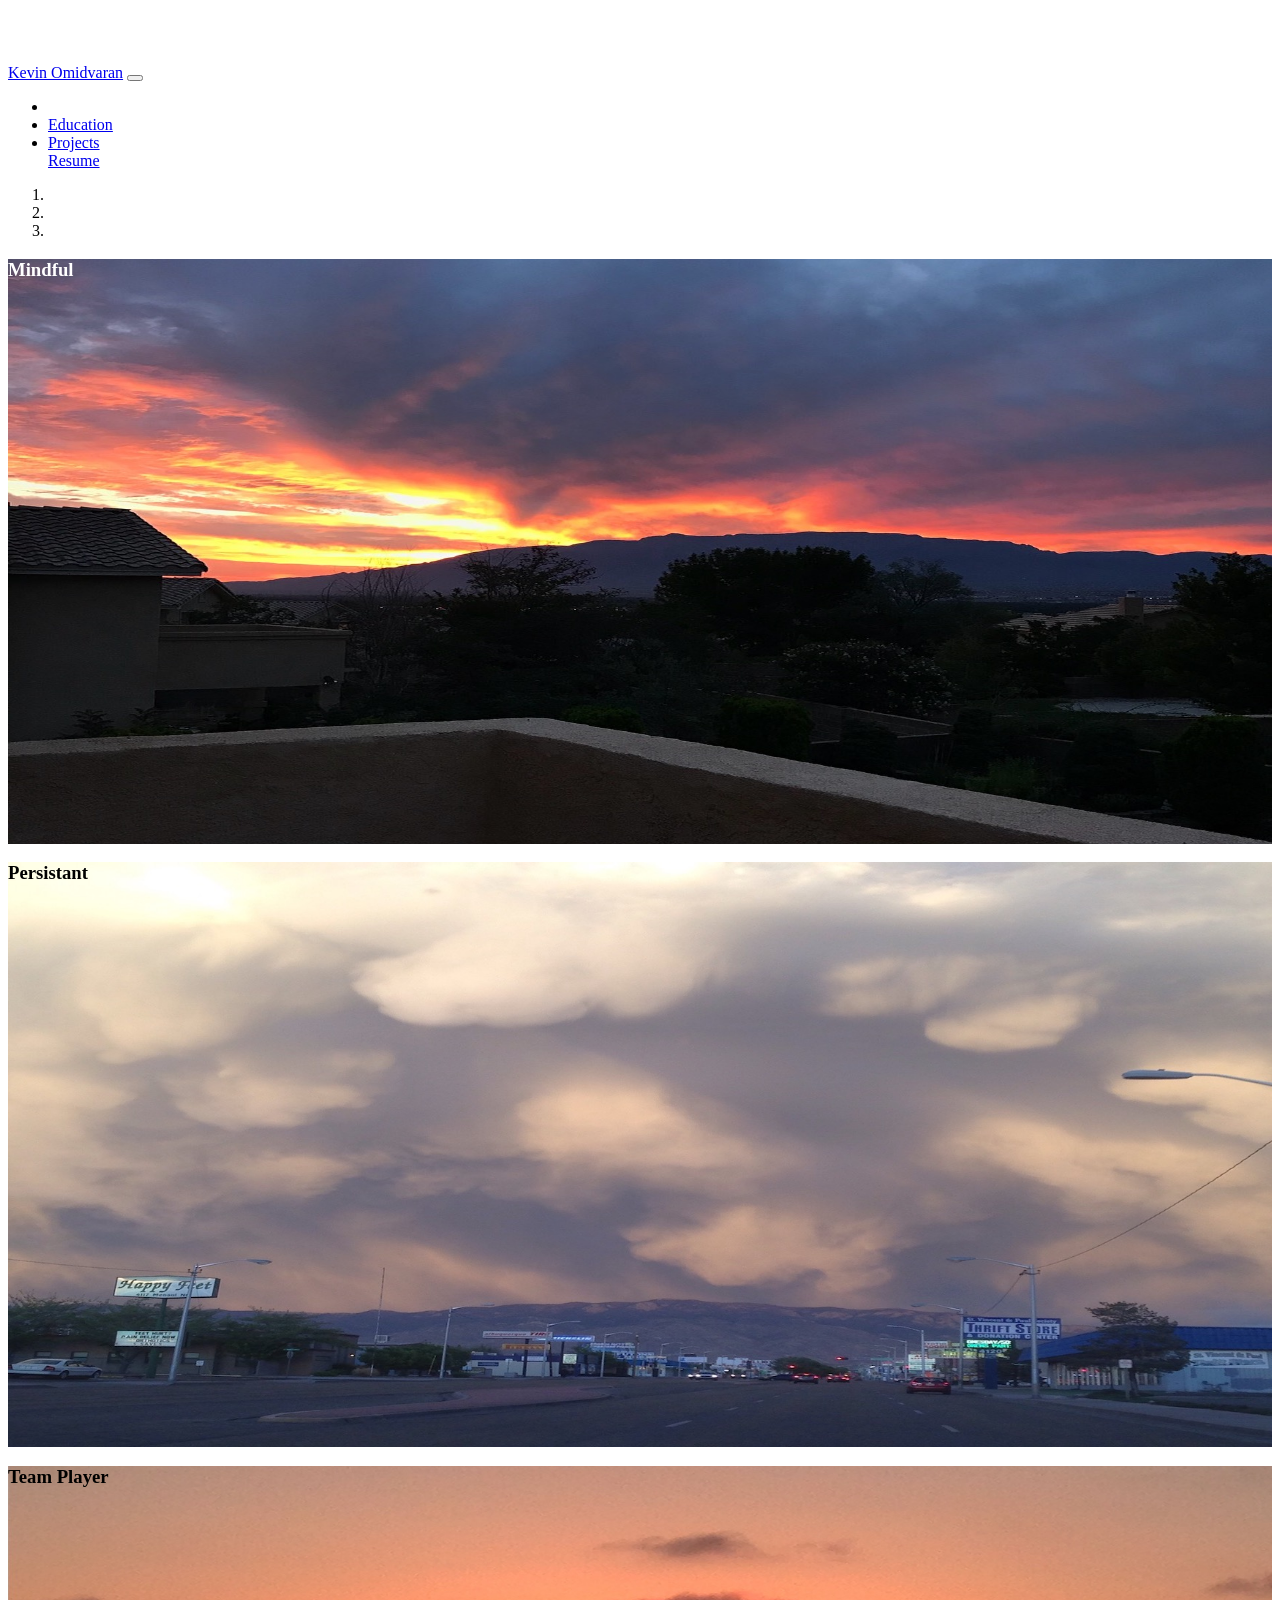
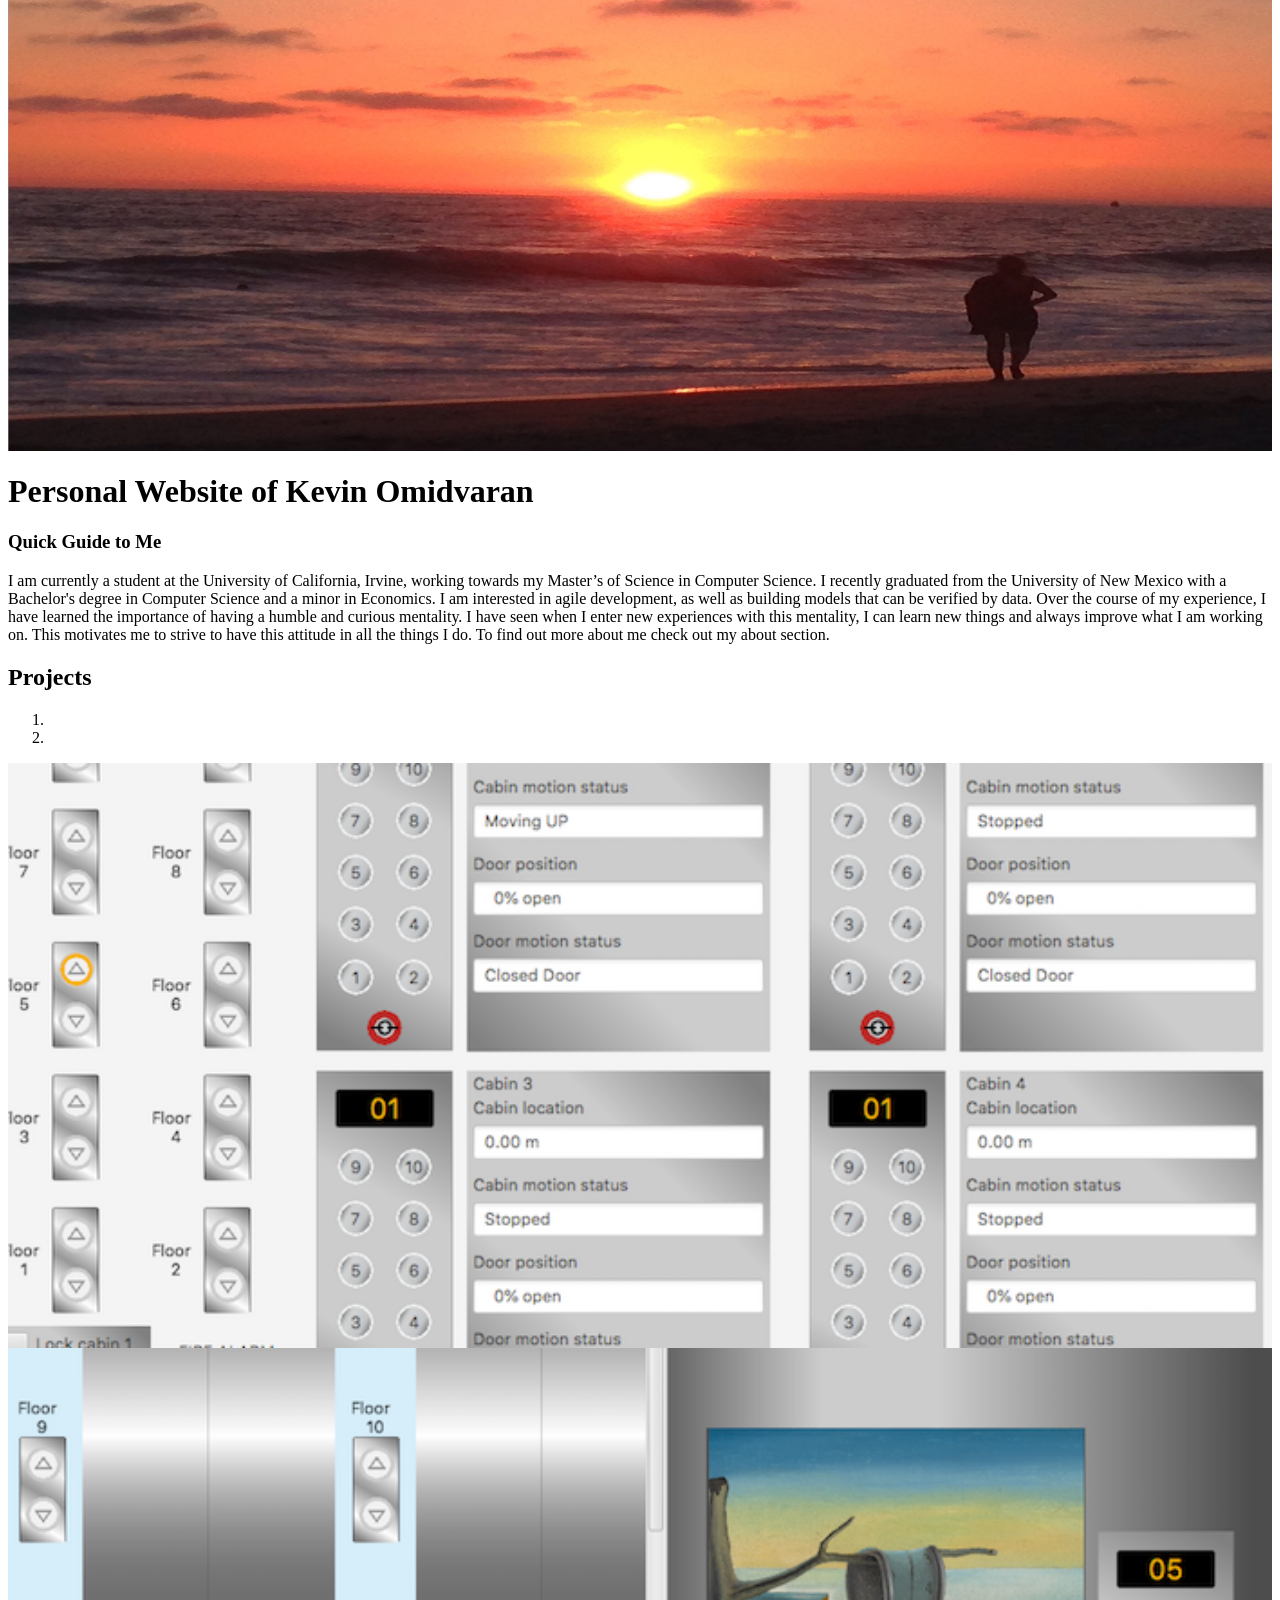
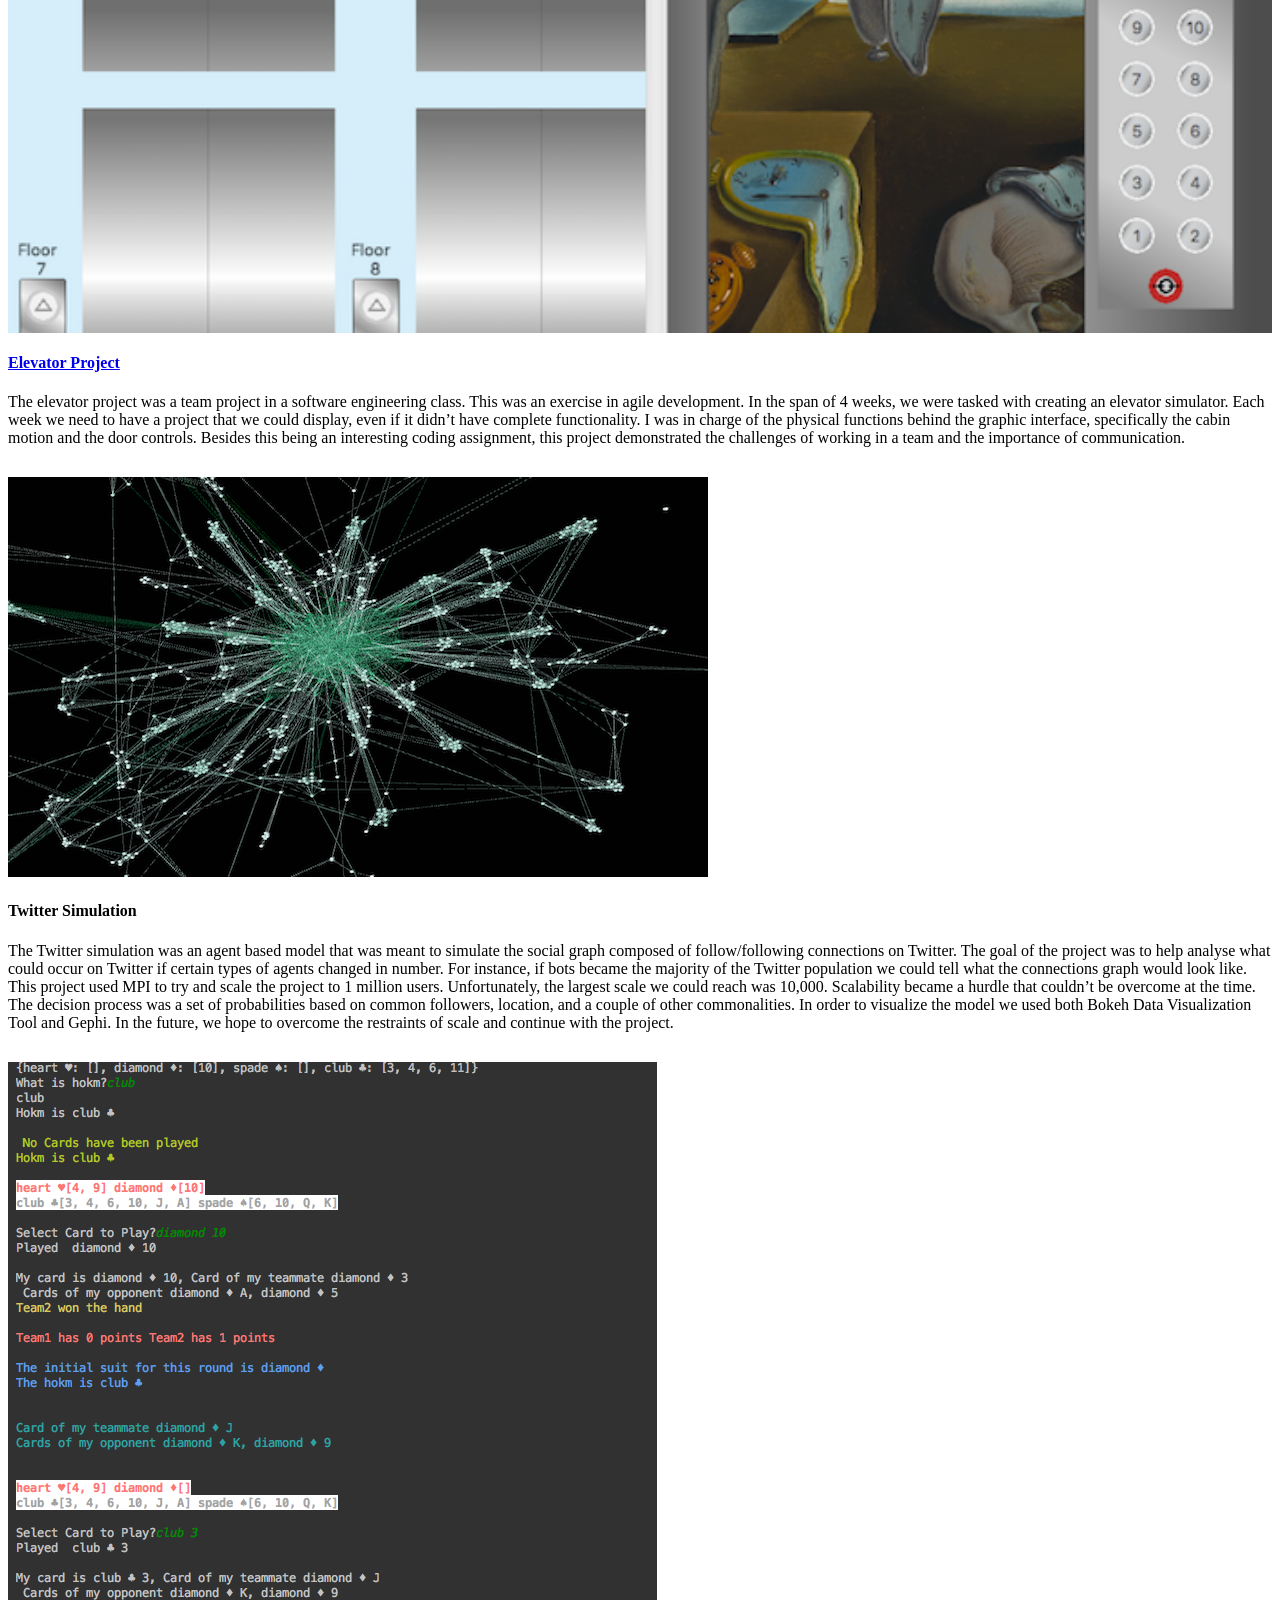
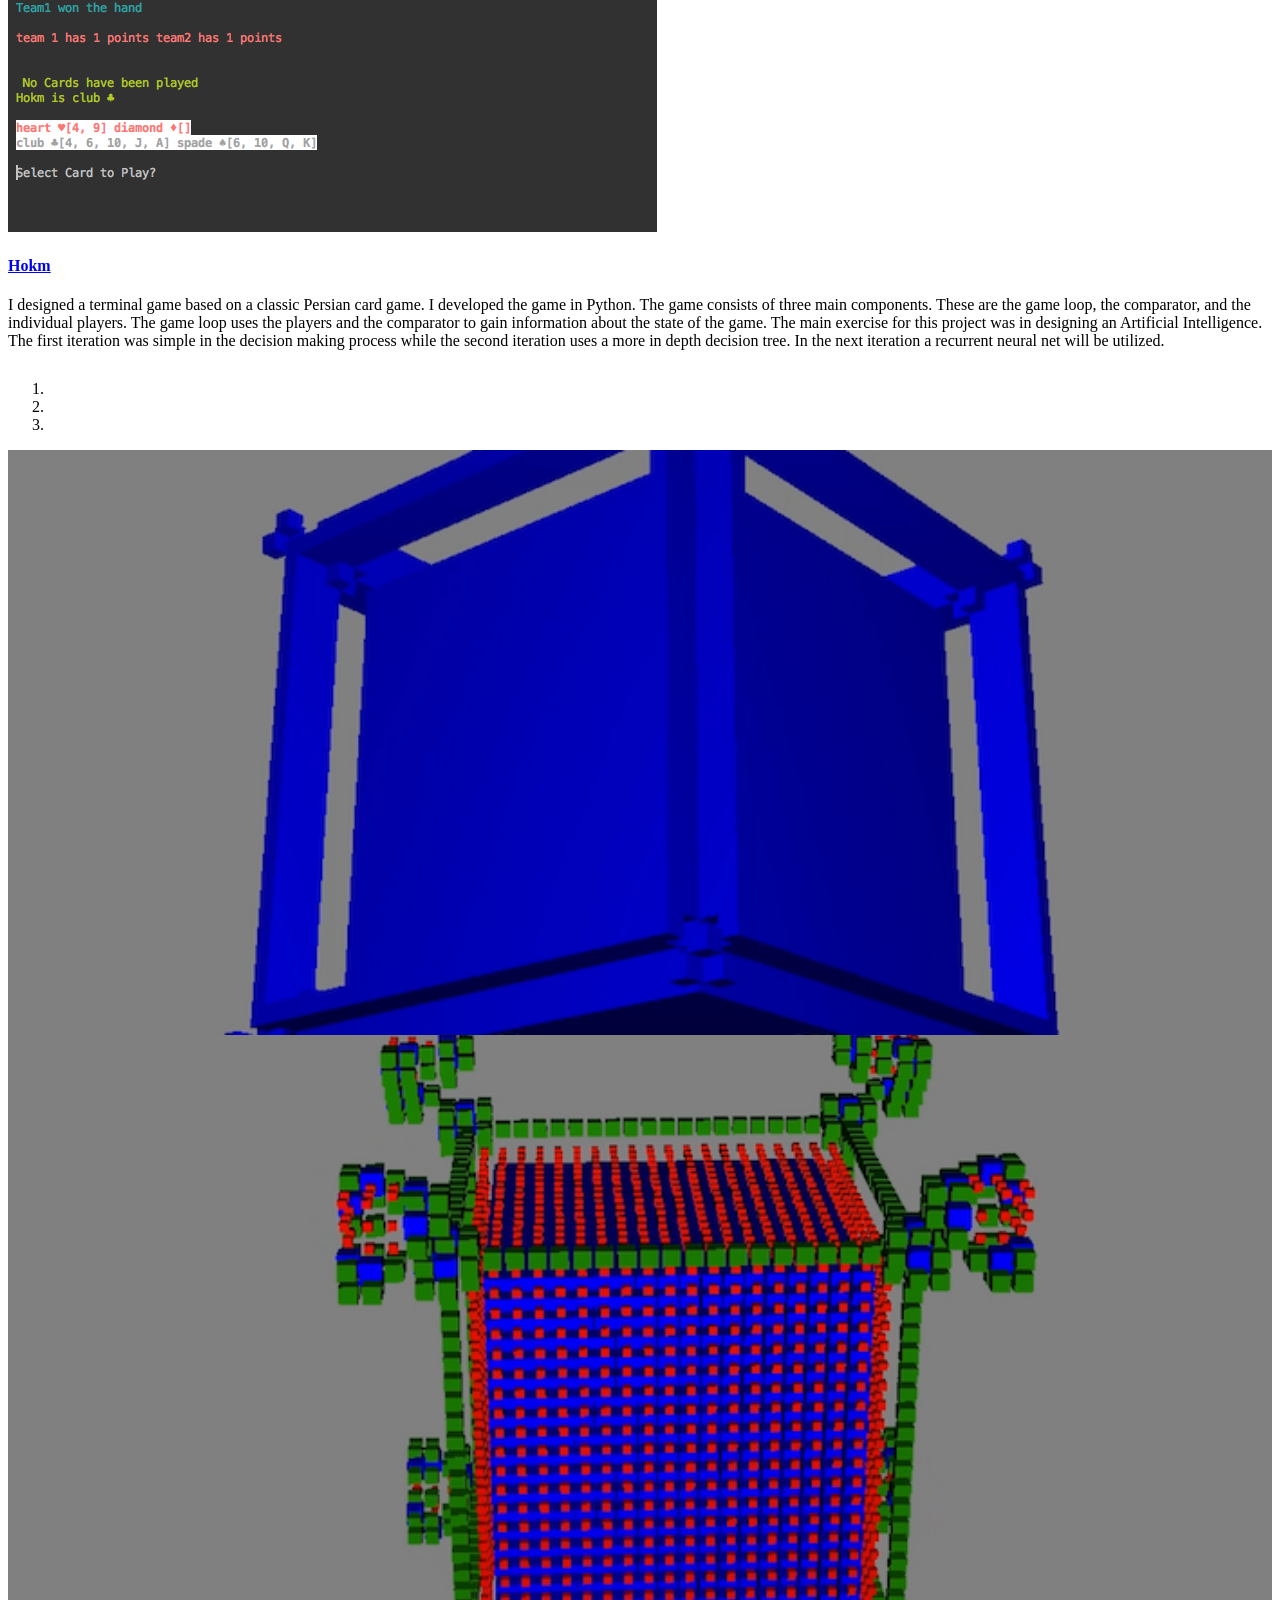
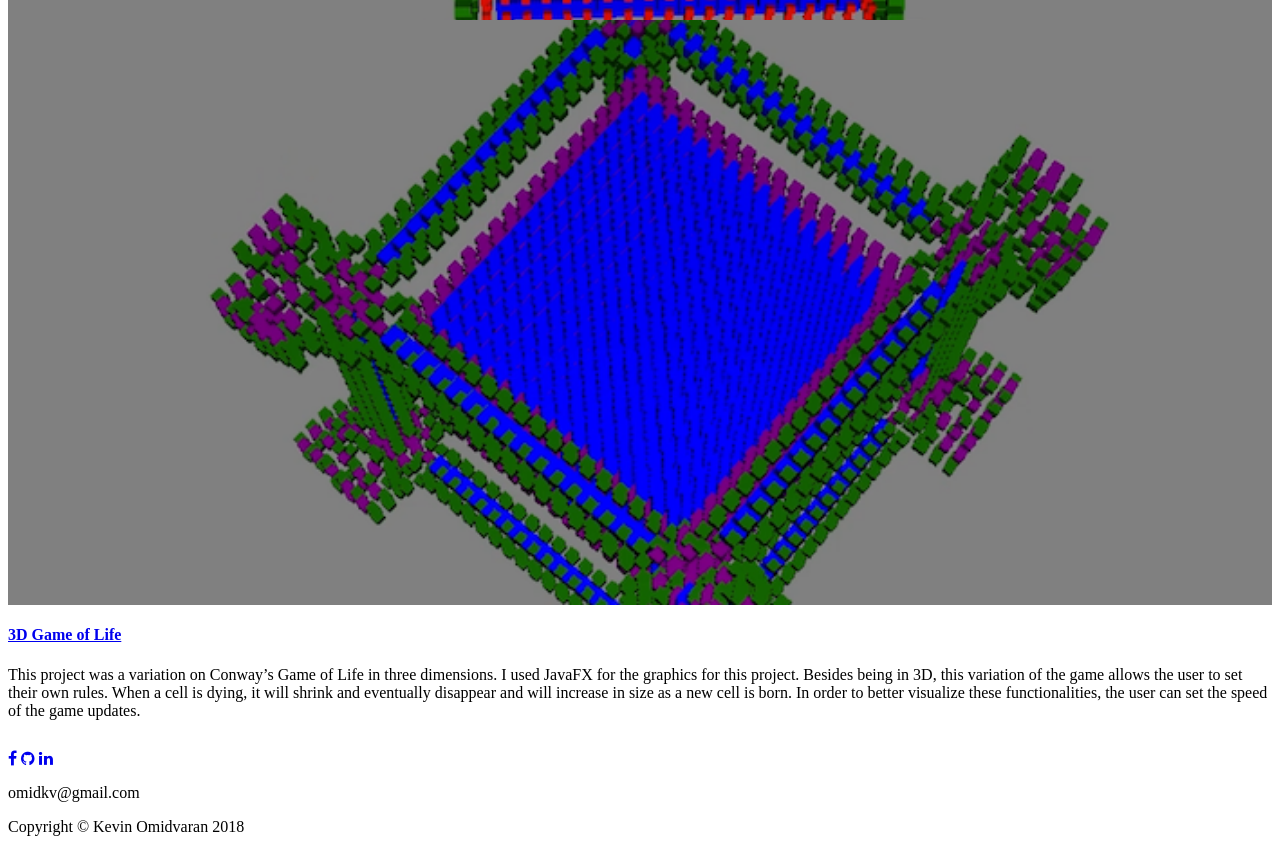
==== index.html @ 07b5e01a "init commit" ====
<!DOCTYPE html>
<html lang="en">

  <head>

    <meta charset="utf-8">
    <meta name="viewport" content="width=device-width, initial-scale=1, shrink-to-fit=no">
    <meta name="description" content="">
    <meta name="author" content="">

    <title>Kevin Omidvaran</title>

    <!-- Bootstrap core CSS -->
    <link href="vendor/bootstrap/css/bootstrap.min.css" rel="stylesheet">

    <!-- Custom styles for this template -->
    <link href="css/modern-business.css" rel="stylesheet">
      <link href="https://maxcdn.bootstrapcdn.com/font-awesome/4.4.0/css/font-awesome.min.css" rel="stylesheet"/>


  </head>

  <body>

    <!-- Navigation -->
    <nav class="navbar fixed-top navbar-expand-lg navbar-dark bg-dark fixed-top">
      <div class="container">
        <a class="navbar-brand" href="index.html">Kevin Omidvaran</a>
        <button class="navbar-toggler navbar-toggler-right" type="button" data-toggle="collapse" data-target="#navbarResponsive" aria-controls="navbarResponsive" aria-expanded="false" aria-label="Toggle navigation">
          <span class="navbar-toggler-icon"></span>
        </button>
        <div class="collapse navbar-collapse" id="navbarResponsive">
          <ul class="navbar-nav ml-auto">
<!--
            <li class="nav-item">
              <a class="nav-link" href="about.html">About</a>
            </li>
-->
            <li class="nav-item">
                <li class="nav-item">
              <a class="nav-link" href="education.html">Education</a>
            </li>
                <li class="nav-item">
              <a class="nav-link" href="portfolio_1.html">Projects</a>
            </li>
              <a class="nav-link" href="./Omidvaran_kevin_Sep18_Resume.docx.pdf">Resume</a>
            </li>
            

           
          </ul>
        </div>
      </div>
    </nav>

    <header>
      <div id="carouselExampleIndicators" class="carousel slide" data-ride="carousel">
        <ol class="carousel-indicators">
          <li data-target="#carouselExampleIndicators" data-slide-to="0" class="active"></li>
          <li data-target="#carouselExampleIndicators" data-slide-to="1"></li>
          <li data-target="#carouselExampleIndicators" data-slide-to="2"></li>
        </ol>
        <div class="carousel-inner" role="listbox">
          <!-- Slide One - Set the background image for this slide in the line below -->
          <div class="carousel-item active" style="background-image: url('./images/IMG_1175.JPG')">
            <div class="carousel-caption d-none d-md-block">
              <h3 class="first">Mindful</h3>
            </div>
          </div>
          <!-- Slide Two - Set the background image for this slide in the line below -->
          <div class="carousel-item" style="background-image: url('./images/IMG_0728.JPG')">
            <div class="carousel-caption d-none d-md-block">
              <h3>Persistant</h3>
            </div>
          </div>
          <!-- Slide Three - Set the background image for this slide in the line below -->
          <div class="carousel-item" style="background-image: url('./images/IMG_0770.JPG')">
            <div class="carousel-caption d-none d-md-block">
              <h3>Team Player</h3>
            </div>
          </div>
        </div>
        <a class="carousel-control-prev" href="#carouselExampleIndicators" role="button" data-slide="prev">
          <span class="carousel-control-prev-icon" aria-hidden="true"></span>
          <span class="sr-only">Previous</span>
        </a>
        <a class="carousel-control-next" href="#carouselExampleIndicators" role="button" data-slide="next">
          <span class="carousel-control-next-icon" aria-hidden="true"></span>
          <span class="sr-only">Next</span>
        </a>
      </div>
    </header>

    <!-- Page Content -->
    <div class="container">

      <h1 class="my-4">Personal Website of Kevin Omidvaran</h1>

      <!-- Marketing Icons Section -->
      <div class="row">
<!--
        <div class="col-lg-4 mb-4">
          <div class="card h-100">
            <h4 class="card-header">Card Title</h4>
            <div class="card-body">
              <p class="card-text">Lorem ipsum dolor sit amet, consectetur adipisicing elit. Sapiente esse necessitatibus neque.</p>
            </div>
            <div class="card-footer">
              <a href="#" class="btn btn-primary">Learn More</a>
            </div>
          </div>
        </div>
        <div class="col-lg-4 mb-4">
          <div class="card h-100">
            <h4 class="card-header">Card Title</h4>
            <div class="card-body">
              <p class="card-text">Lorem ipsum dolor sit amet, consectetur adipisicing elit. Reiciendis ipsam eos, nam perspiciatis natus commodi similique totam consectetur praesentium molestiae atque exercitationem ut consequuntur, sed eveniet, magni nostrum sint fuga.</p>
            </div>
            <div class="card-footer">
              <a href="#" class="btn btn-primary">Learn More</a>
            </div>
          </div>
        </div>
        <div class="col-lg-4 mb-4">
          <div class="card h-100">
            <h4 class="card-header">Card Title</h4>
            <div class="card-body">
              <p class="card-text">Lorem ipsum dolor sit amet, consectetur adipisicing elit. Sapiente esse necessitatibus neque.</p>
            </div>
            <div class="card-footer">
              <a href="#" class="btn btn-primary">Learn More</a>
            </div>
          </div>
        </div>
-->
          <h3> Quick Guide to Me</h3>
          <p>I am currently a student at the University of California, Irvine, working towards my Master’s of Science in Computer Science. I recently graduated from the University of New Mexico with a Bachelor's degree in Computer Science and a minor in Economics. I am interested in agile development, as well as building models that can be verified by data. Over the course of my experience, I have learned the importance of having a humble and curious mentality. I have seen when I enter new experiences with this mentality, I can learn new things and always improve what I am working on. This motivates me to strive to have this attitude in all the things I do. To find out more about me check out my about section.  </p>
      </div>
      <!-- /.row -->

      <!-- Portfolio Section -->
      <h2>Projects</h2>

      <div class="row">
        <div class="col-lg-6 col-sm-12 portfolio-item">
          <div class="card h-100">
<!--            <a href="#"><img class="card-img-top" src="./images/elev_1.png" alt=""></a>-->
              
              
              
              <div id="carouselElev" class="carousel slide" data-ride="carousel">
        <ol class="carousel-indicators">
          <li data-target="#carouselElev" data-slide-to="0" class="active"></li>
          <li data-target="#carouselElev" data-slide-to="1"></li>
        </ol>
        <div class="carousel-inner" role="listbox">
          <!-- Slide One - Set the background image for this slide in the line below -->
          <div class="carousel-item active" style="background-image: url('./images/elev_1.png')">
            <div class="carousel-caption d-none d-md-block">
            </div>
          </div>
          <!-- Slide Two - Set the background image for this slide in the line below -->
          <div class="carousel-item" style="background-image: url('./images/elev_2.png')">
            <div class="carousel-caption d-none d-md-block">
            </div>
          </div>
          <!-- Slide Three - Set the background image for this slide in the line below -->
        </div>
        <a class="carousel-control-prev" href="#carouselElev" role="button" data-slide="prev">
          <span class="carousel-control-prev-icon" aria-hidden="true"></span>
          <span class="sr-only">Previous</span>
        </a>
        <a class="carousel-control-next" href="#carouselElev" role="button" data-slide="next">
          <span class="carousel-control-next-icon" aria-hidden="true"></span>
          <span class="sr-only">Next</span>
        </a>
      </div>
              
              
              
            <div class="card-body">
              <h4 class="card-title">
                <a href="https://github.com/clfm/Elevator">Elevator Project</a>
              </h4>
              <p class="card-text">The elevator project was a team project in a software engineering class. This was an exercise in agile development. In the span of 4 weeks, we were tasked with creating an elevator simulator. Each week we need to have a project that we could display, even if it didn’t have complete functionality. I was in charge of the physical functions behind the graphic interface, specifically the cabin motion and the door controls. Besides this being an interesting coding assignment, this project demonstrated the challenges of working in a team and the importance of communication.</p>
            </div>
          </div>
        </div>
          
          
          
          
        <div class="col-lg-6 col-sm-12 portfolio-item">
          <div class="card h-100">
            <a href="#"><img class="card-img-top" src="./images/graph.png" alt=""></a>
            <div class="card-body">
              <h4 class="card-title">
                <a>Twitter Simulation</a>
              </h4>
              <p class="card-text">The Twitter simulation was an agent based model that was meant to simulate the social graph composed of follow/following connections on Twitter. The goal of the project was to help analyse what could occur on Twitter if certain types of agents changed in number. For instance, if bots became the majority of the Twitter population we could tell what the connections graph would look like. This project used MPI to try and scale the project to 1 million users. Unfortunately, the largest scale we could reach was 10,000. Scalability became a hurdle that couldn’t be overcome at the time. The decision process was a set of probabilities based on common followers, location, and a couple of other commonalities. In order to visualize the model we used both Bokeh Data Visualization Tool and Gephi. In the future, we hope to overcome the restraints of scale and continue with the project.</p>
            </div>
          </div>
        </div>
        <div class="col-lg-6 col-sm-12 portfolio-item">
          <div class="card h-100">
            <a href="#"><img class="card-img-top" src="images/hokm.png" alt=""></a>
            <div class="card-body">
              <h4 class="card-title">
                <a href="https://github.com/omidkv/Hokm">Hokm</a>
              </h4>
              <p class="card-text">I designed a terminal game based on a classic Persian card game. I developed the game in Python. The game consists of three main components. These are the game loop, the comparator, and the individual players. The game loop uses the players and the comparator to gain information about the state of the game. The main exercise for this project was in designing an Artificial Intelligence. The first iteration was simple in the decision making process while the second iteration uses a more in depth decision tree. In the next iteration a recurrent neural net will be utilized. </p>
            </div>
          </div>
        </div>
        <div class="col-lg-6 col-sm-12 portfolio-item">
          <div class="card h-100">
              
              
              
               <div id="carouselLife" class="carousel slide" data-ride="carousel">
        <ol class="carousel-indicators">
          <li data-target="#carouselLife" data-slide-to="0" class="active"></li>
          <li data-target="#carouselLife" data-slide-to="1"></li>
          <li data-target="#carouselLife" data-slide-to="2"></li>

        </ol>
        <div class="carousel-inner" role="listbox">
          <!-- Slide One - Set the background image for this slide in the line below -->
          <div class="carousel-item active" style="background-image: url('./images/3d_1.png')">
            <div class="carousel-caption d-none d-md-block">
            </div>
          </div>
          <!-- Slide Two - Set the background image for this slide in the line below -->
          <div class="carousel-item" style="background-image: url('./images/3d_2.png')">
            <div class="carousel-caption d-none d-md-block">
            </div>
          </div>
            <div class="carousel-item" style="background-image: url('./images/3d_3.png')">
            <div class="carousel-caption d-none d-md-block">
            </div>
          </div>
          <!-- Slide Three - Set the background image for this slide in the line below -->
        </div>
        <a class="carousel-control-prev" href="#carouselLife" role="button" data-slide="prev">
          <span class="carousel-control-prev-icon" aria-hidden="true"></span>
          <span class="sr-only">Previous</span>
        </a>
        <a class="carousel-control-next" href="#carouselLife" role="button" data-slide="next">
          <span class="carousel-control-next-icon" aria-hidden="true"></span>
          <span class="sr-only">Next</span>
        </a>
      </div>
              
              
              
            <div class="card-body">
              <h4 class="card-title">
                <a href="https://github.com/omidkv/GameOfLife3d">3D Game of Life</a>
              </h4>
              <p class="card-text">This project was a variation on Conway’s Game of Life in three dimensions. I used JavaFX for the graphics for this project. Besides being in 3D, this variation of the game allows the user to set their own rules. When a cell is dying, it will shrink and eventually disappear and will increase in size as a new cell is born. In order to better visualize these functionalities, the user can set the speed of the game updates.</p>
            </div>
          </div>
        </div>

      </div>
      <!-- /.row -->

      
      <!-- /.row -->



    </div>
    <!-- /.container -->

    <!-- Footer -->
    <footer class="py-5 bg-dark">
        <div class="container text-center">
    <a href="https://facebook.com/komidvaran"><i class="fa fa-facebook"></i></a>
    <a href="https://github.com/omidkv"><i class="fa fa-github"></i></a>
    <a href="https://linkedin.com/in/komidvaran"><i class="fa fa-linkedin"></i></a>
    <p class="m-0 text-center text-white">omidkv@gmail.com</p>

  </div>
      <div class="container">
        <p class="m-0 text-center text-white">Copyright &copy; Kevin Omidvaran 2018</p>
      </div>
      <!-- /.container -->
    </footer>

    <!-- Bootstrap core JavaScript -->
    <script src="vendor/jquery/jquery.min.js"></script>
    <script src="vendor/bootstrap/js/bootstrap.bundle.min.js"></script>

  </body>

</html>
---- css/modern-business.css ----
/*!
 * Start Bootstrap - Modern Business (https://startbootstrap.com/template-overviews/modern-business)
 * Copyright 2013-2017 Start Bootstrap
 * Licensed under MIT (https://github.com/BlackrockDigital/startbootstrap-logomodern-business-nav/blob/master/LICENSE)
 */

body {
  padding-top: 54px;
}

@media (min-width: 992px) {
  body {
    padding-top: 56px;
  }
}

.carousel-item-first {
  height: 65vh;
  min-height: 300px;
  background: no-repeat center center scroll;
  -webkit-background-size: cover;
  -moz-background-size: cover;
  -o-background-size: contain;
  background-size: contain;
}
.carousel-item {
  height: 65vh;
  min-height: 300px;
  background: no-repeat center center scroll;
  -webkit-background-size: cover;
  -moz-background-size: cover;
  -o-background-size: cover;
  background-size: coverco;
}
.portfolio-item {
  margin-bottom: 30px;
}
h3.first{
    color:white;
    font-size: 800px
    font-weight: bold;
}
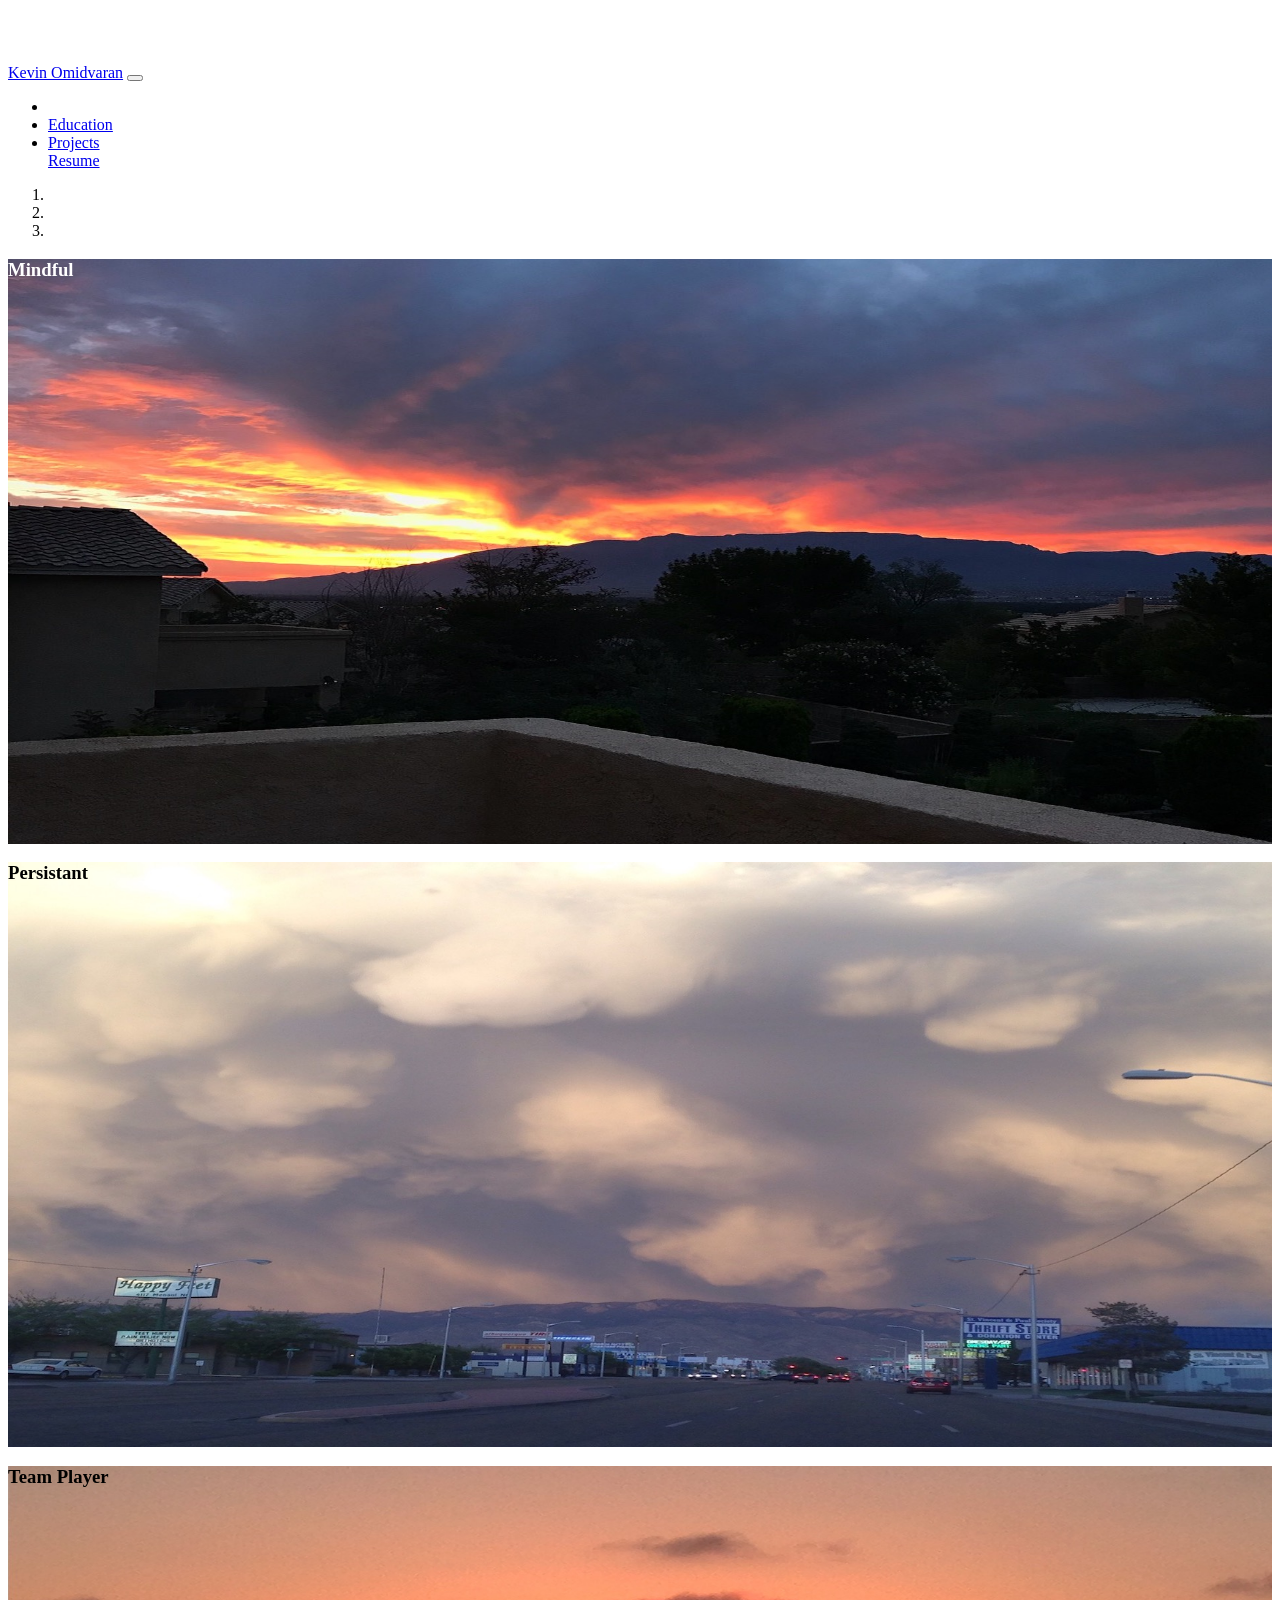
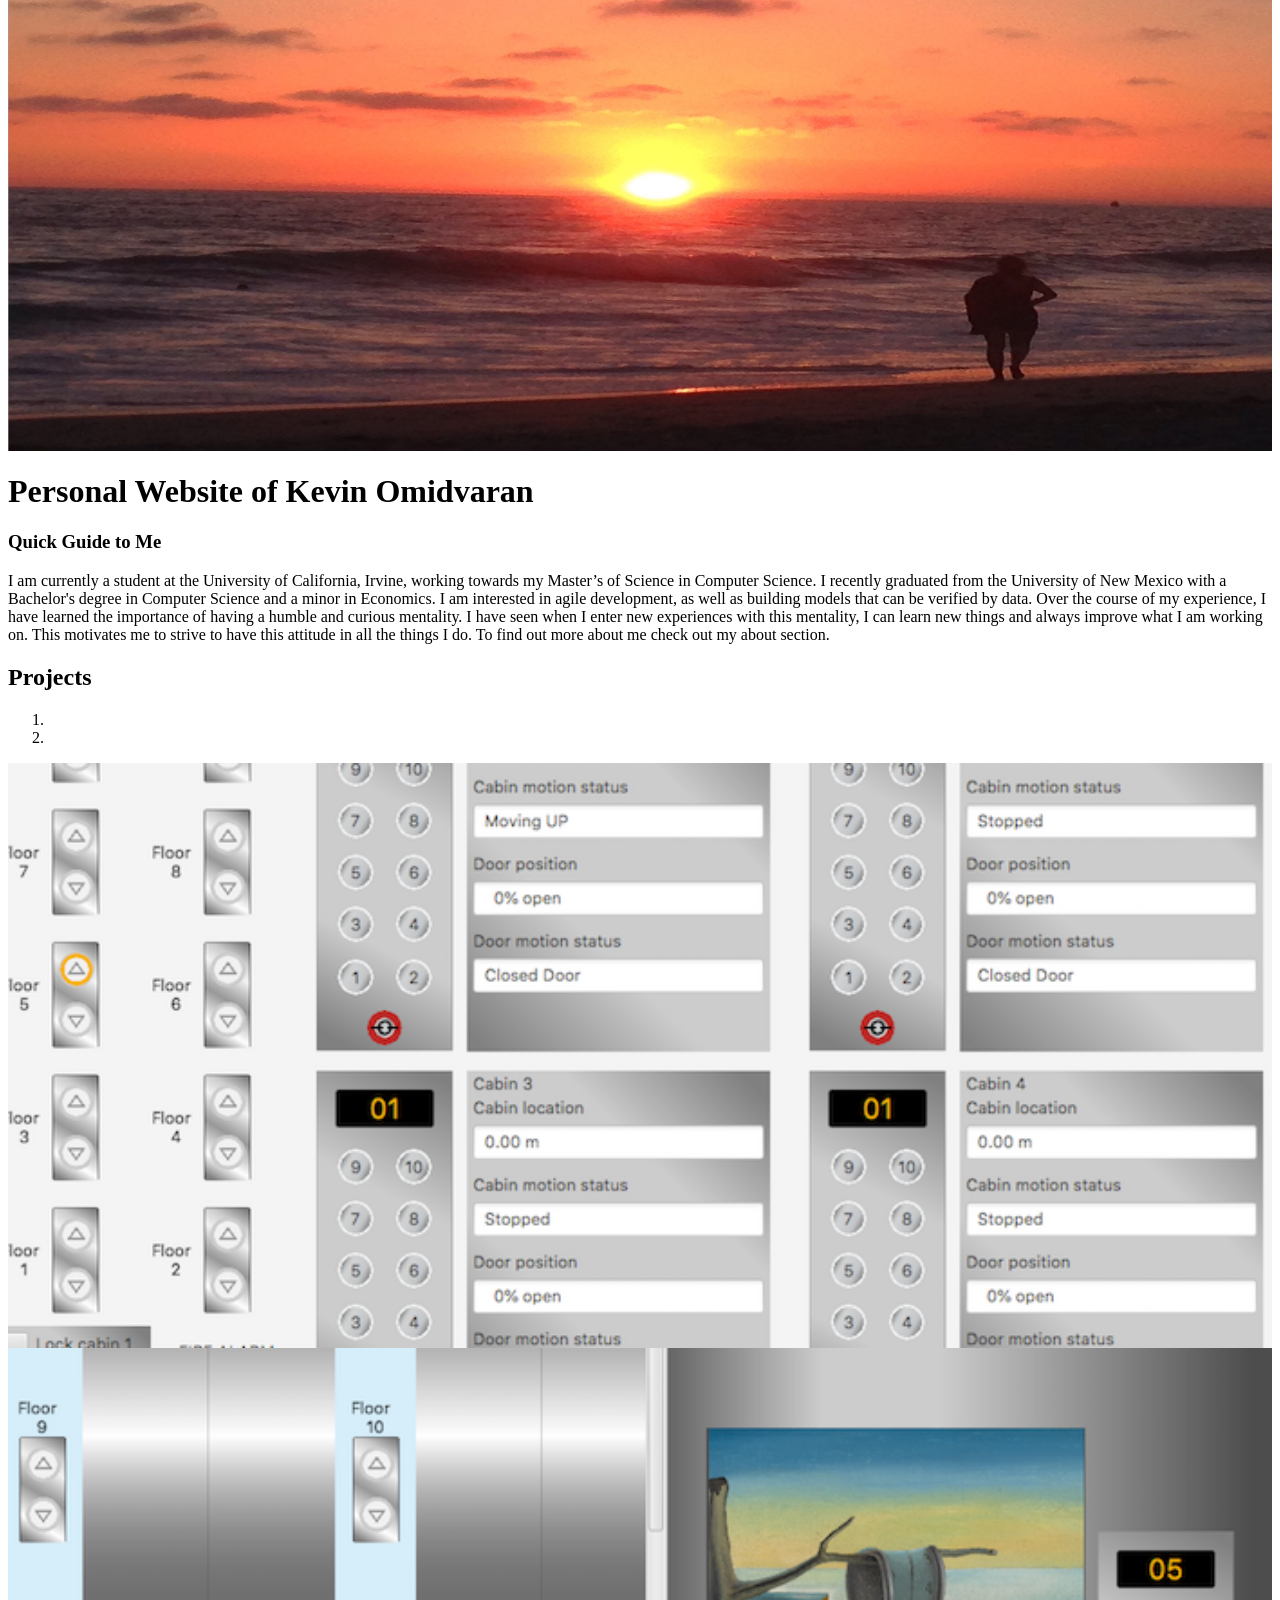
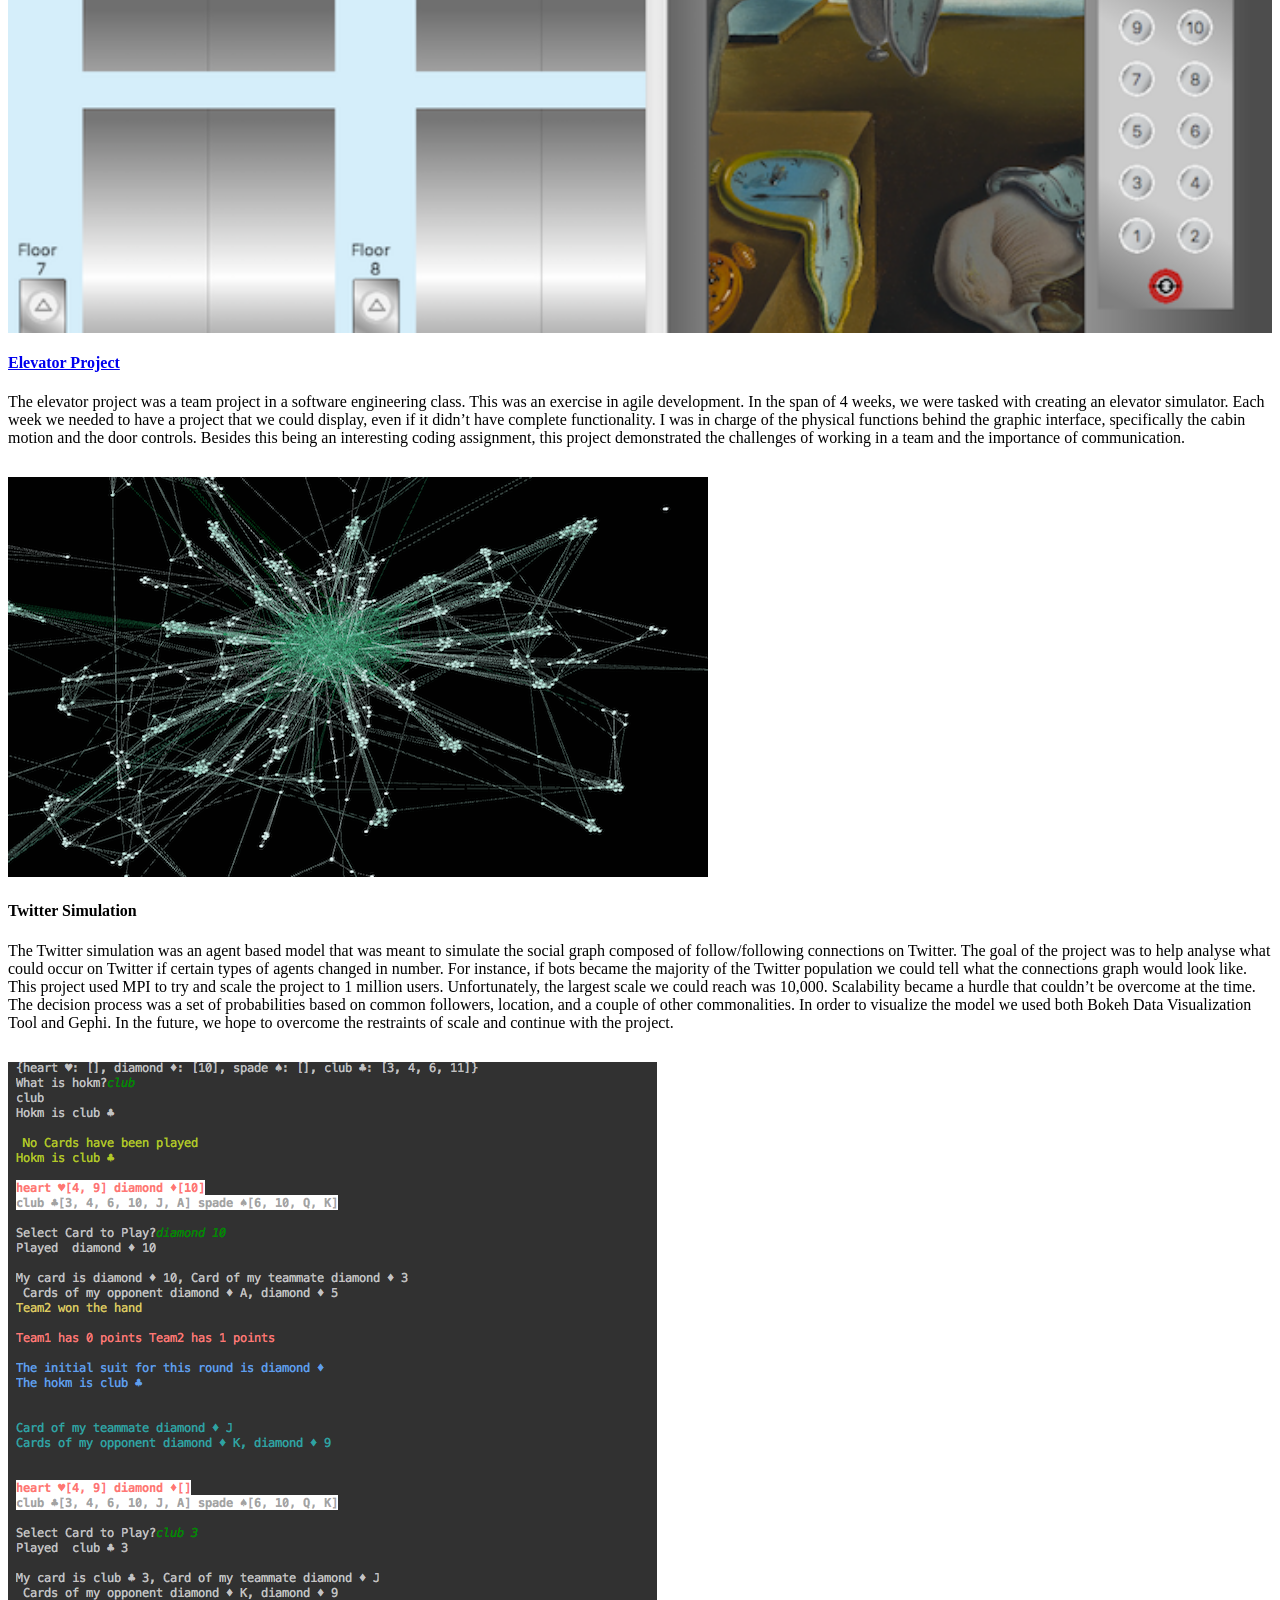
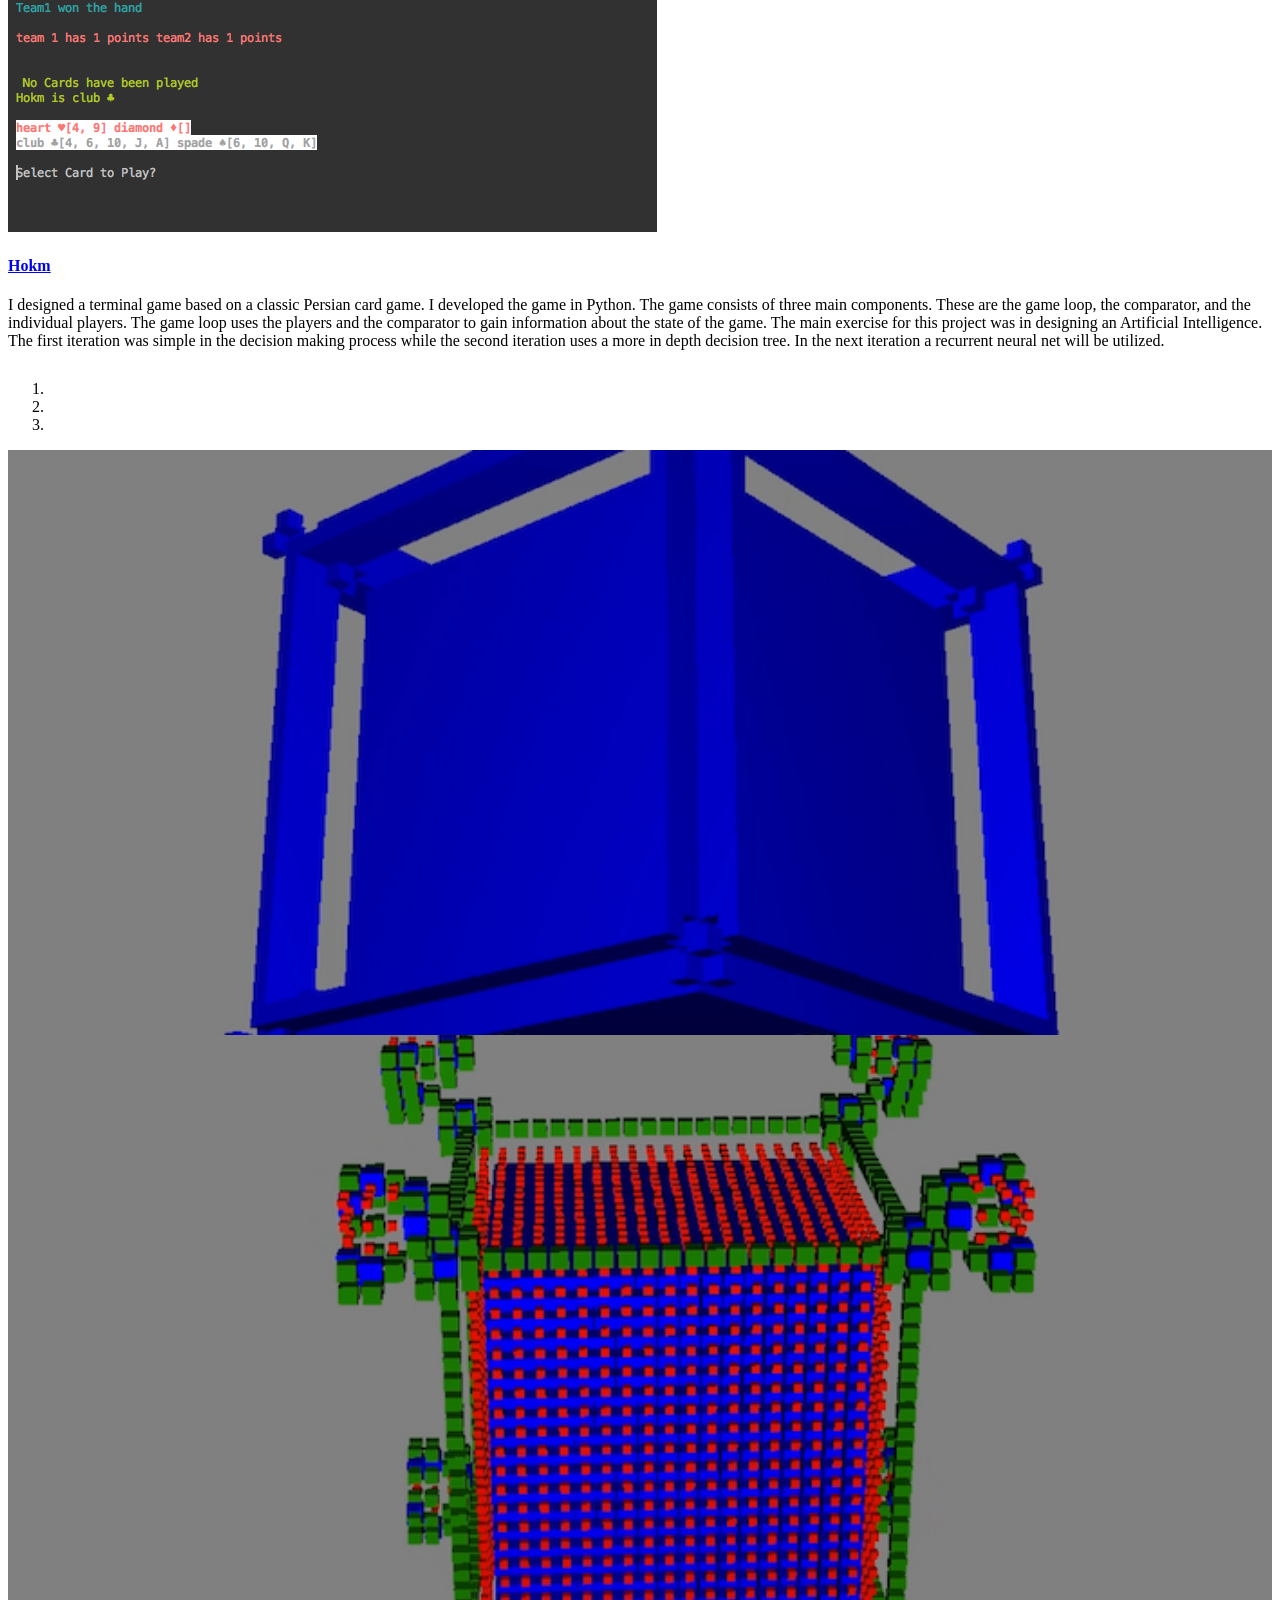
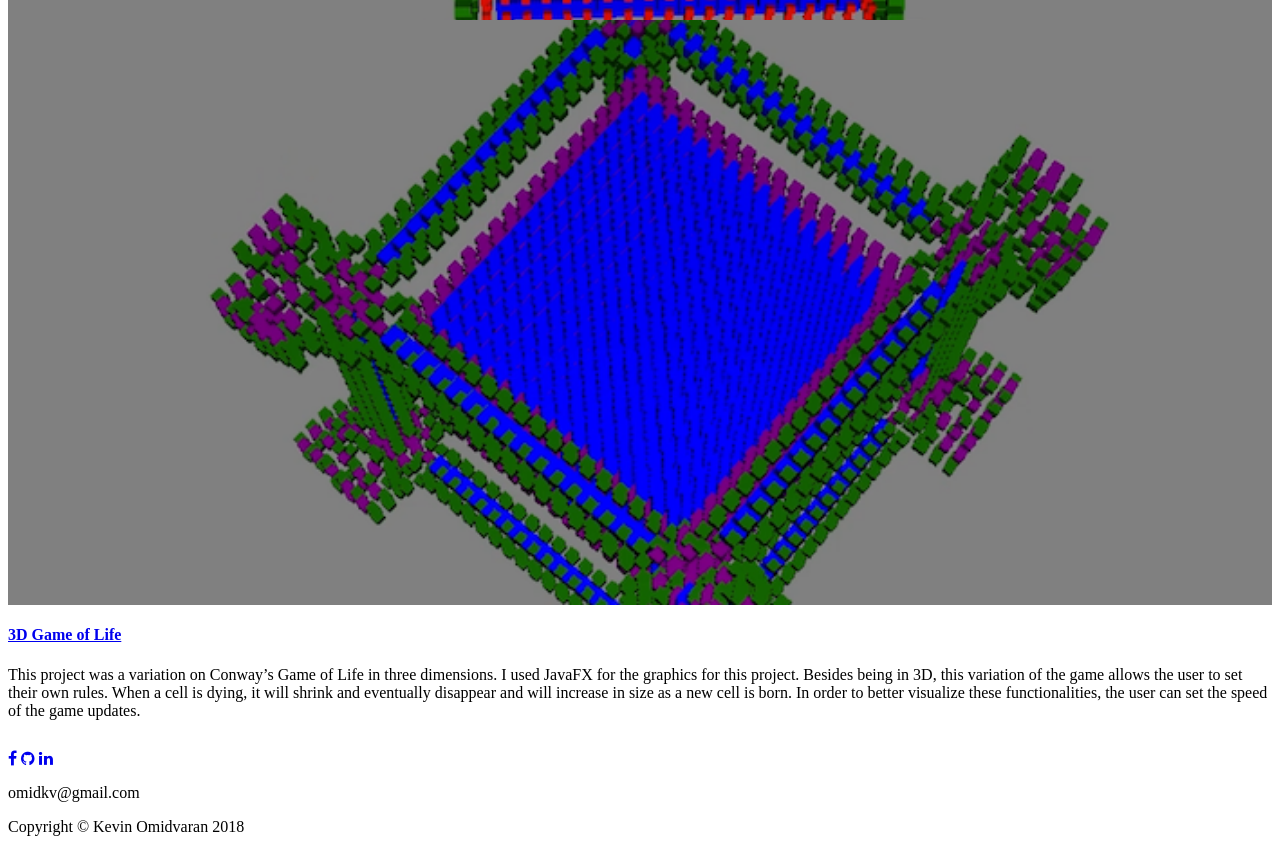
==== commit c29a3ac1: "fixed typo" ====
--- a/index.html
+++ b/index.html
@@ -182,7 +182,7 @@
               <h4 class="card-title">
                 <a href="https://github.com/clfm/Elevator">Elevator Project</a>
               </h4>
-              <p class="card-text">The elevator project was a team project in a software engineering class. This was an exercise in agile development. In the span of 4 weeks, we were tasked with creating an elevator simulator. Each week we need to have a project that we could display, even if it didn’t have complete functionality. I was in charge of the physical functions behind the graphic interface, specifically the cabin motion and the door controls. Besides this being an interesting coding assignment, this project demonstrated the challenges of working in a team and the importance of communication.</p>
+              <p class="card-text">The elevator project was a team project in a software engineering class. This was an exercise in agile development. In the span of 4 weeks, we were tasked with creating an elevator simulator. Each week we needed to have a project that we could display, even if it didn’t have complete functionality. I was in charge of the physical functions behind the graphic interface, specifically the cabin motion and the door controls. Besides this being an interesting coding assignment, this project demonstrated the challenges of working in a team and the importance of communication.</p>
             </div>
           </div>
         </div>
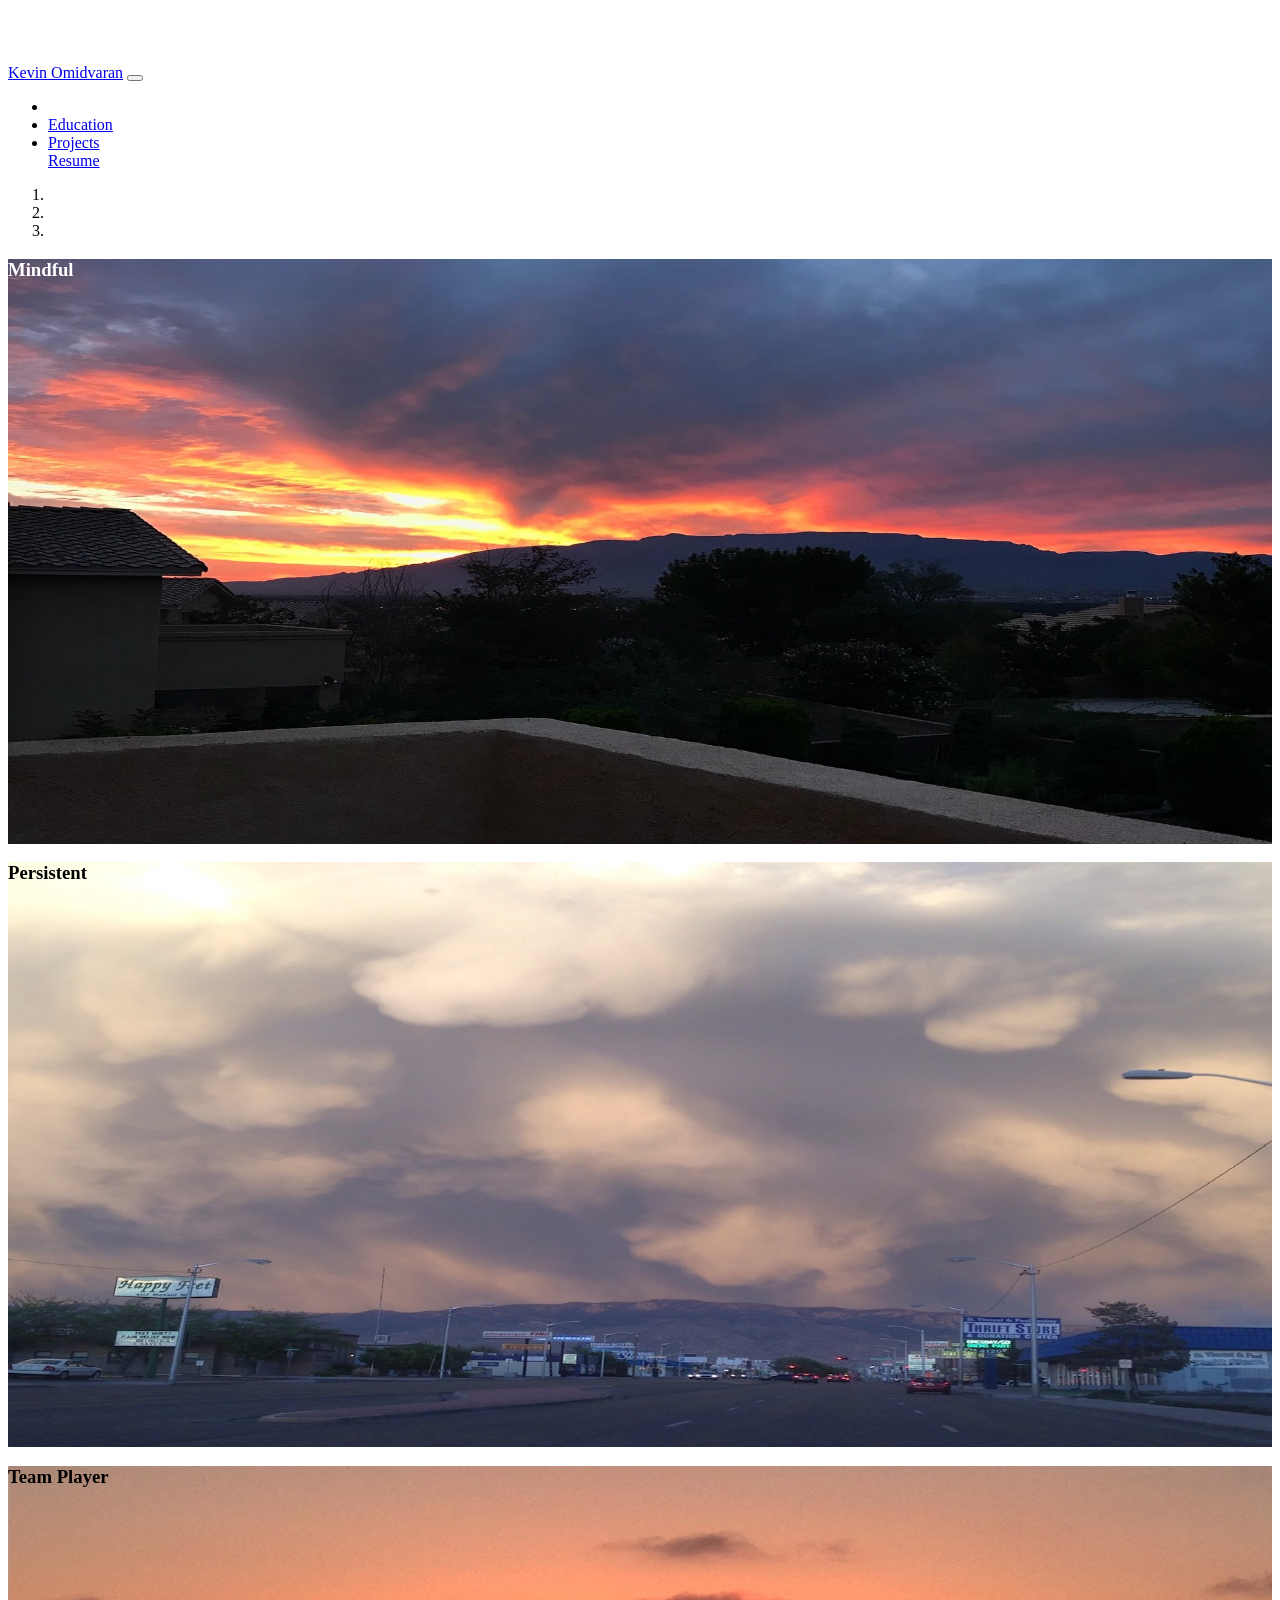
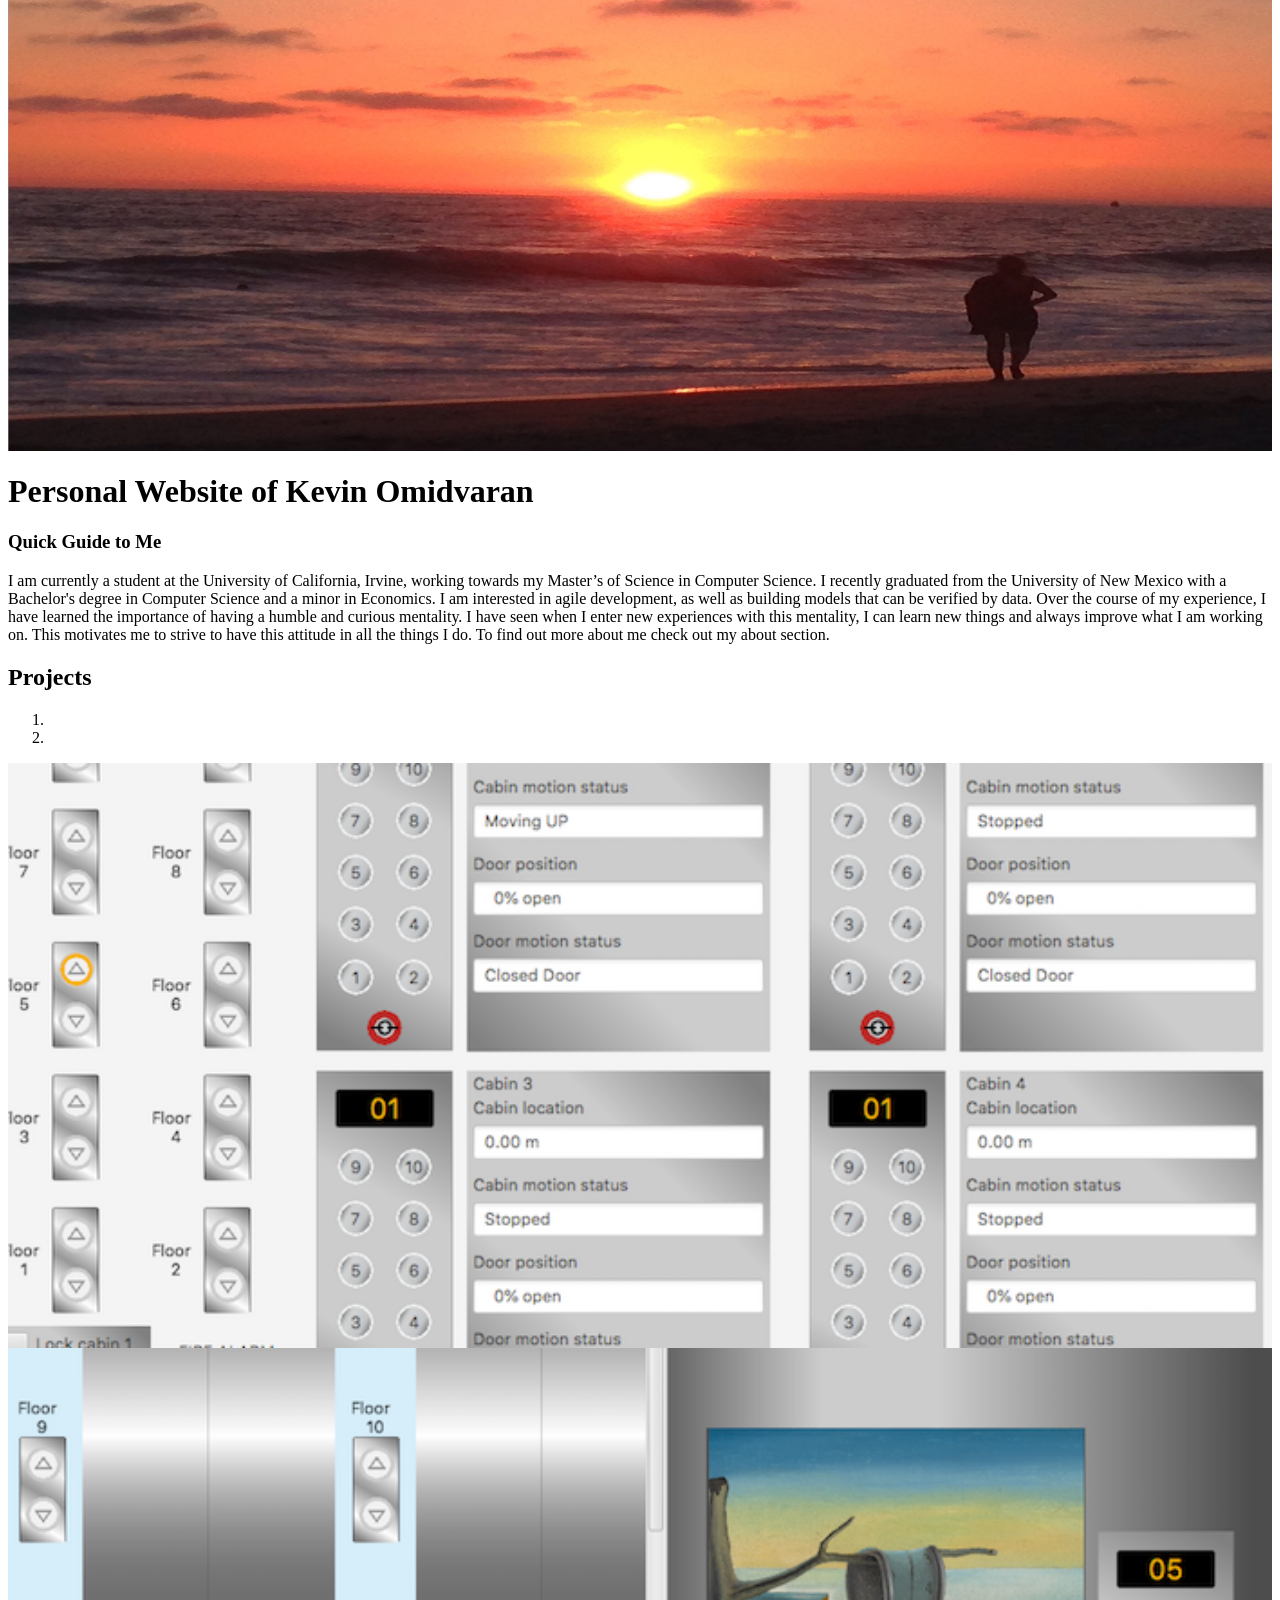
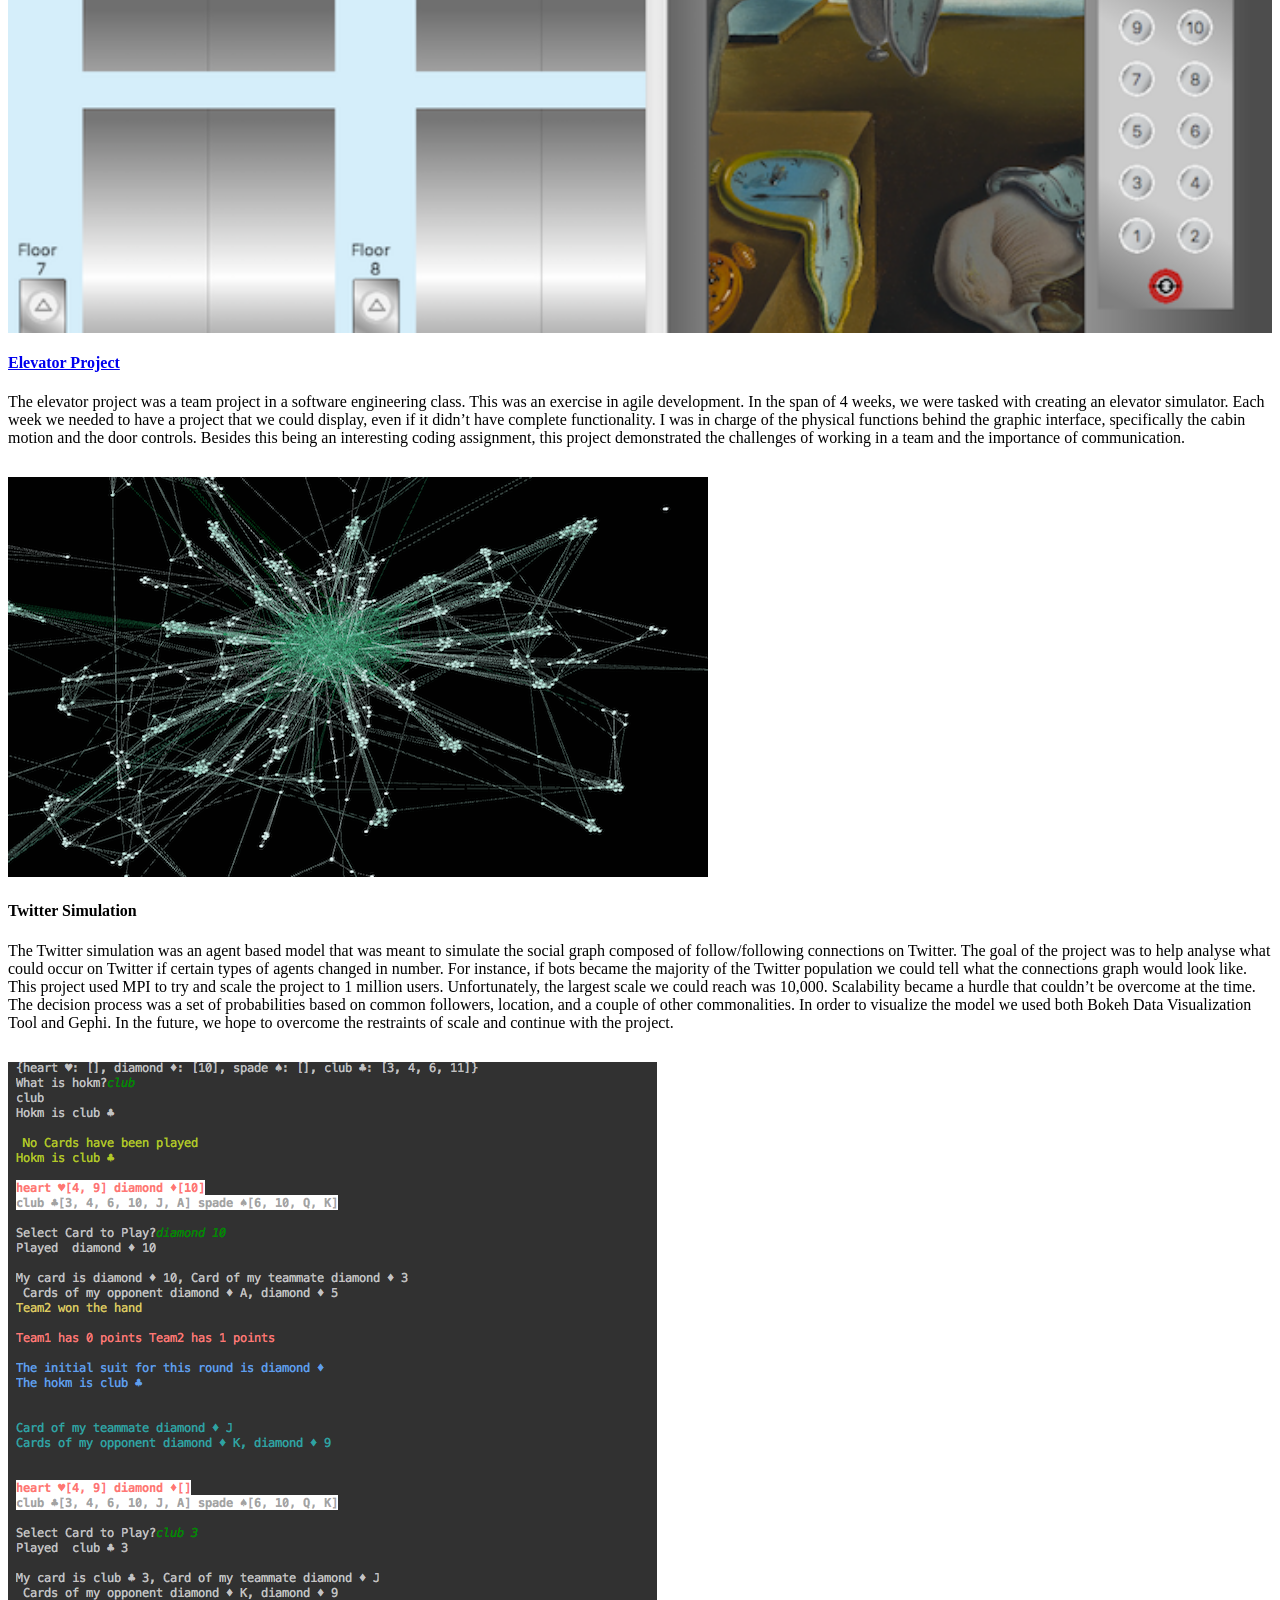
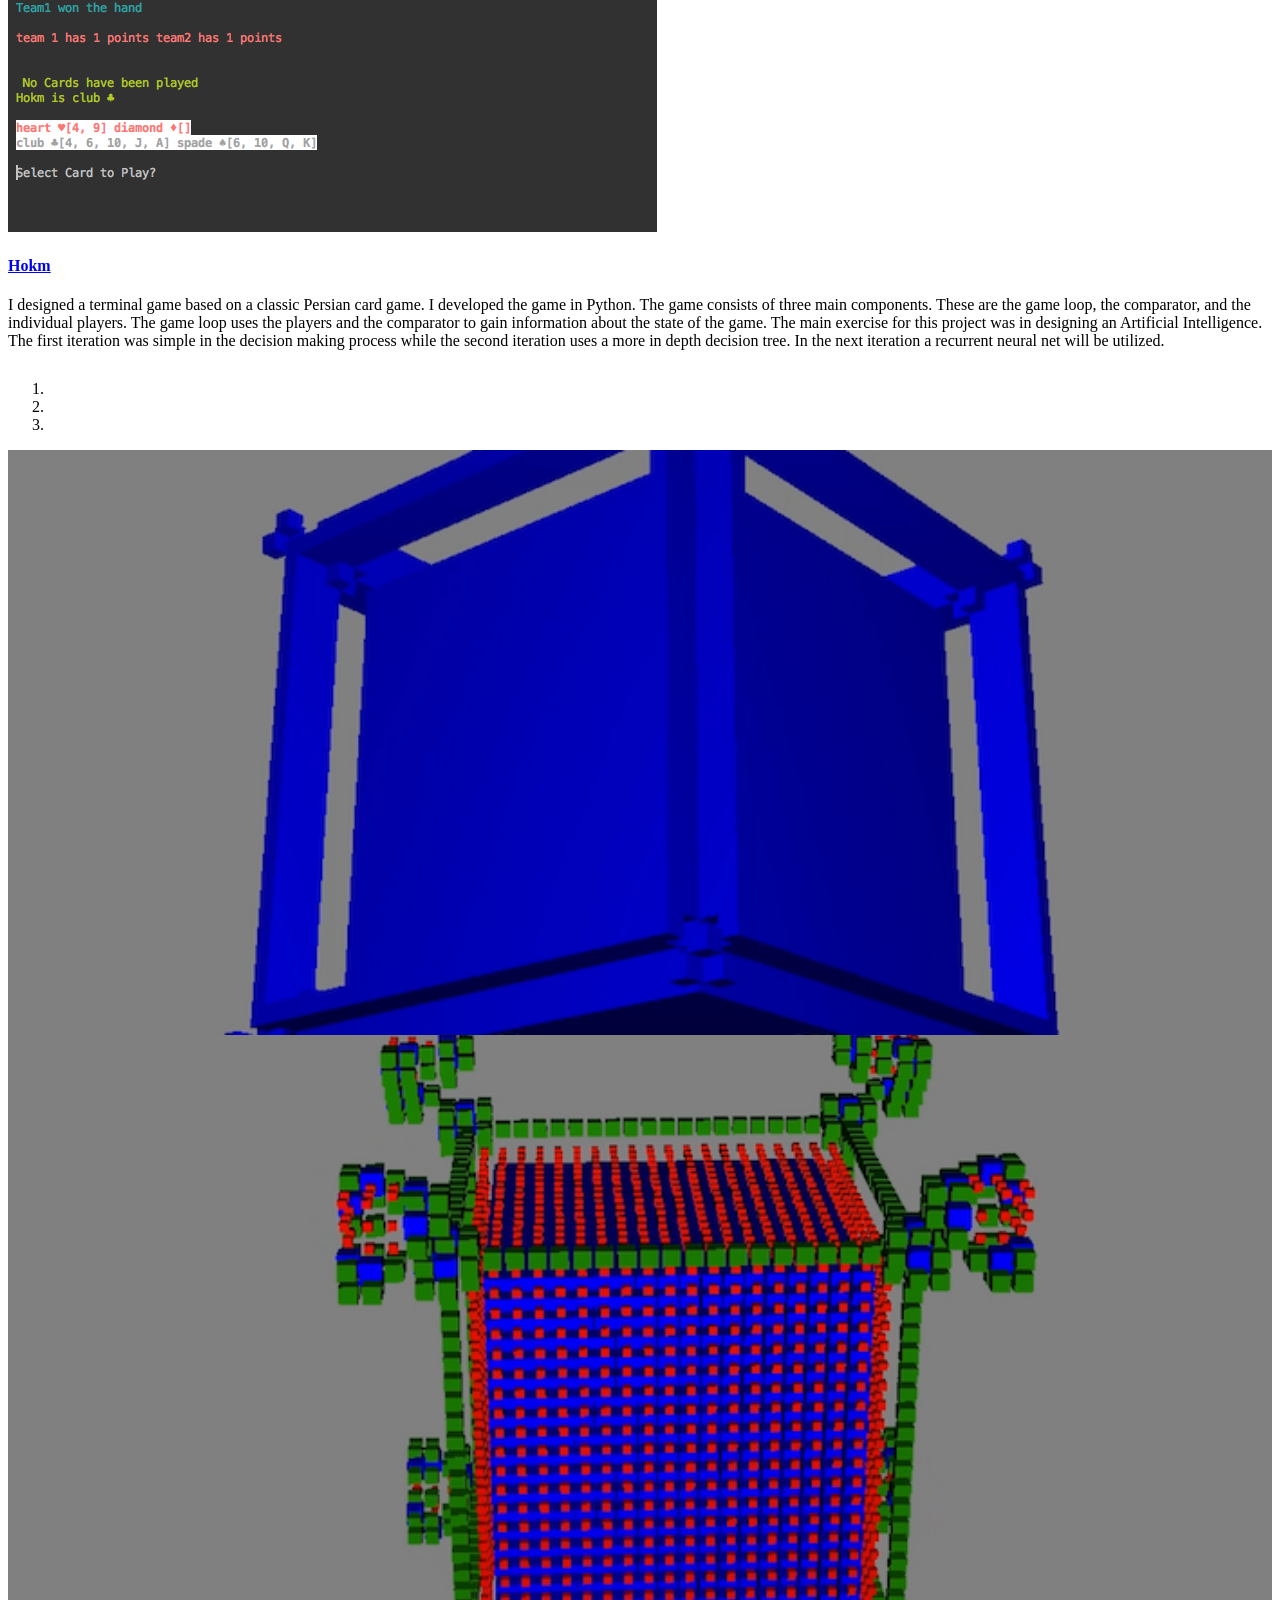
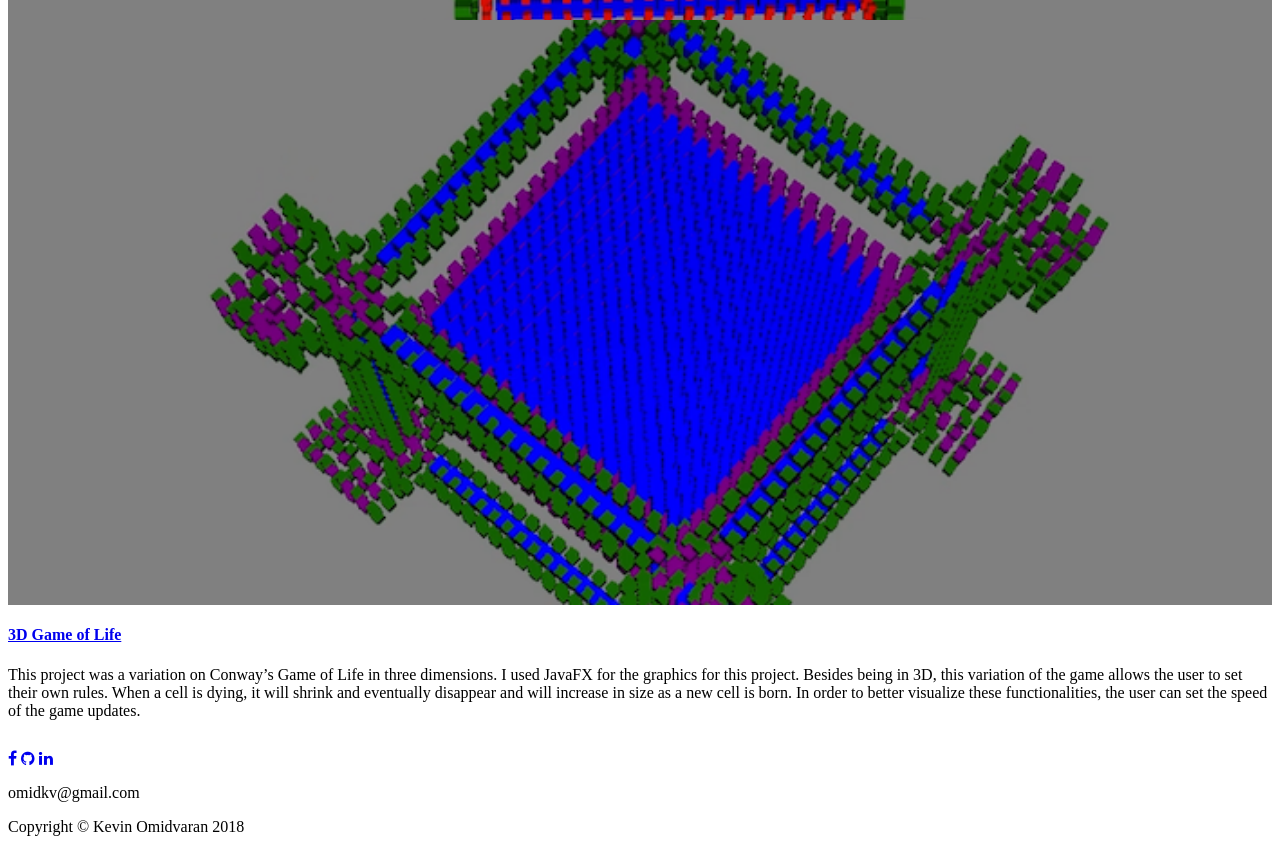
==== commit def0b2dc: "fixed typo" ====
--- a/index.html
+++ b/index.html
@@ -70,7 +70,7 @@
           <!-- Slide Two - Set the background image for this slide in the line below -->
           <div class="carousel-item" style="background-image: url('./images/IMG_0728.JPG')">
             <div class="carousel-caption d-none d-md-block">
-              <h3>Persistant</h3>
+              <h3>Persistent</h3>
             </div>
           </div>
           <!-- Slide Three - Set the background image for this slide in the line below -->
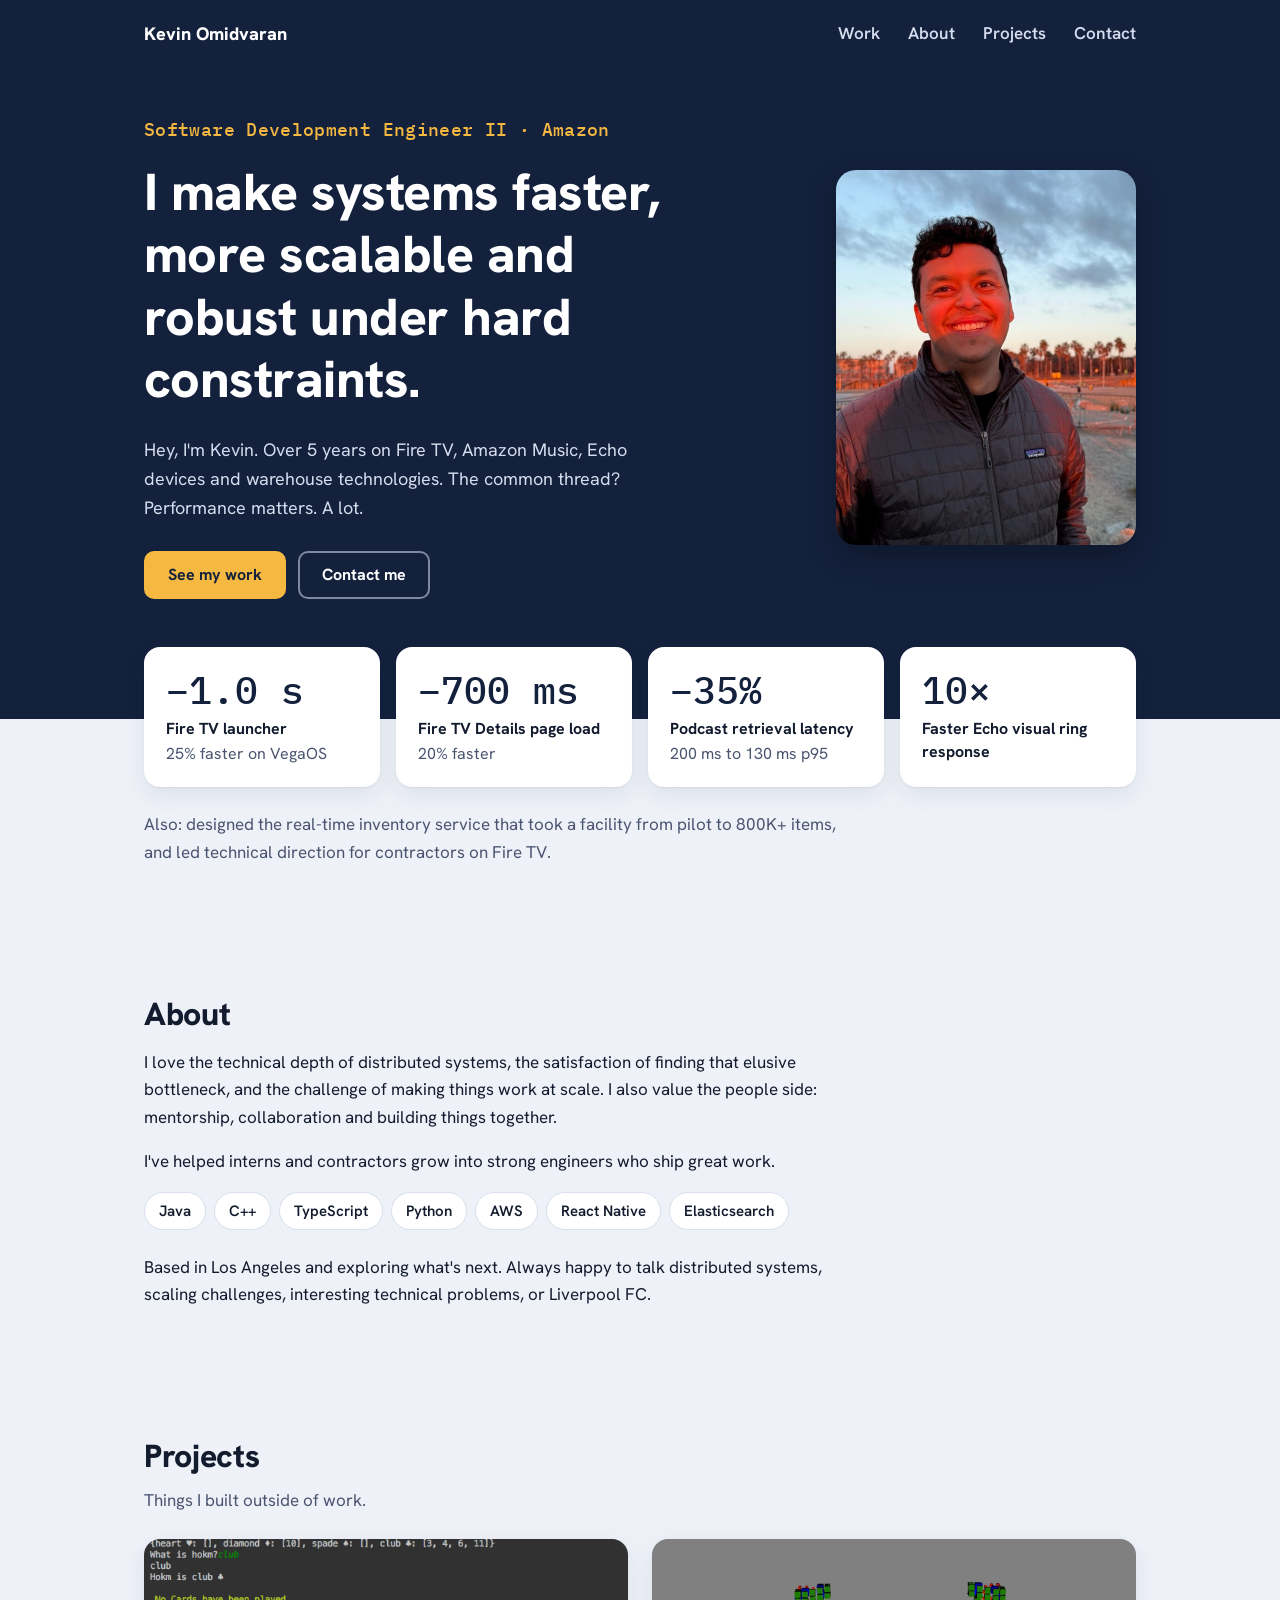
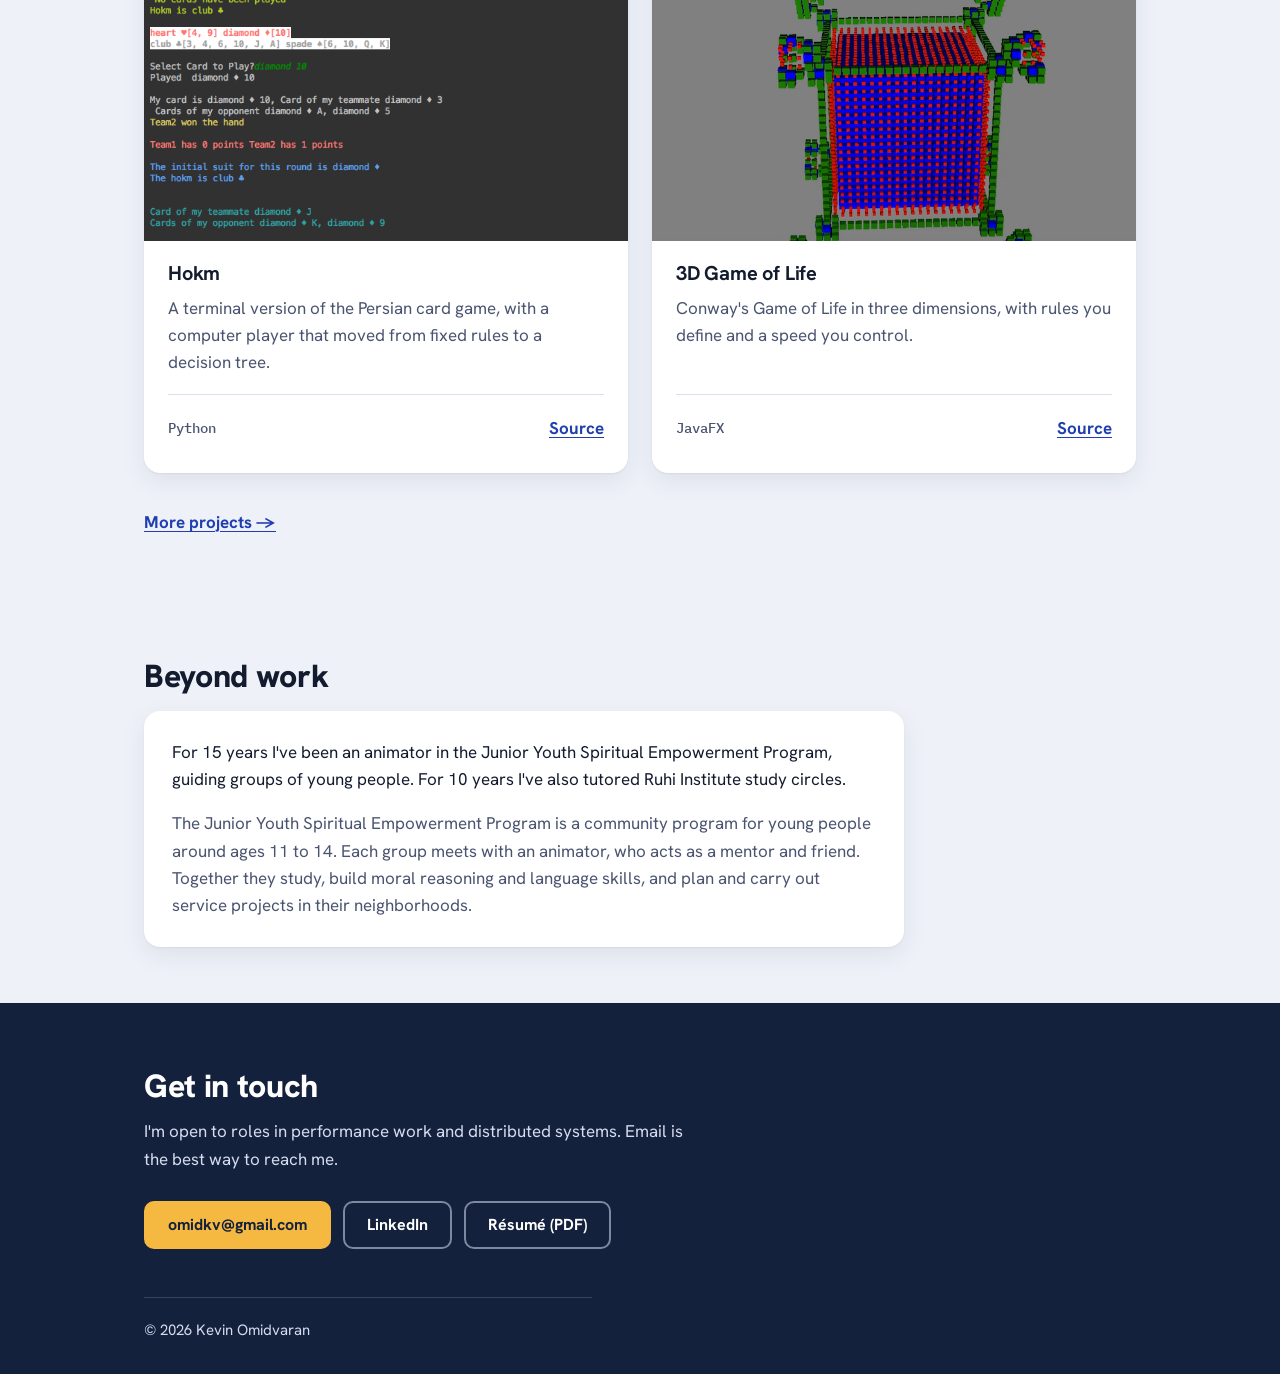
==== commit 2e27a4d6: "Redesign site as plain static HTML + CSS Replace the 2018 Bootstrap template with two hand-written p" ====
--- a/index.html
+++ b/index.html
@@ -1,297 +1,183 @@
-<!DOCTYPE html>
+<!doctype html>
 <html lang="en">
+<head>
+  <meta charset="utf-8">
+  <meta name="viewport" content="width=device-width, initial-scale=1">
+  <title>Kevin Omidvaran | Software Engineer</title>
+  <meta name="description" content="Kevin Omidvaran, Software Development Engineer II at Amazon. Five years making Fire TV, Amazon Music, Echo and warehouse systems faster, more scalable and more robust.">
+  <meta name="author" content="Kevin Omidvaran">
+  <link rel="canonical" href="https://kevinomidvaran.com/">
+  <meta name="theme-color" content="#14213D">
 
-  <head>
+  <meta property="og:type" content="website">
+  <meta property="og:site_name" content="Kevin Omidvaran">
+  <meta property="og:url" content="https://kevinomidvaran.com/">
+  <meta property="og:title" content="Kevin Omidvaran | Software Engineer">
+  <meta property="og:description" content="I make systems faster, more scalable and robust under hard constraints. Software Development Engineer II at Amazon.">
+  <meta property="og:image" content="https://kevinomidvaran.com/assets/images/og-image.png">
+  <meta property="og:image:width" content="1200">
+  <meta property="og:image:height" content="630">
+  <meta property="og:image:alt" content="Kevin Omidvaran, Software Engineer">
+  <meta name="twitter:card" content="summary_large_image">
+  <meta name="twitter:title" content="Kevin Omidvaran | Software Engineer">
+  <meta name="twitter:description" content="I make systems faster, more scalable and robust under hard constraints.">
+  <meta name="twitter:image" content="https://kevinomidvaran.com/assets/images/og-image.png">
 
-    <meta charset="utf-8">
-    <meta name="viewport" content="width=device-width, initial-scale=1, shrink-to-fit=no">
-    <meta name="description" content="">
-    <meta name="author" content="">
+  <link rel="icon" href="assets/favicon.svg" type="image/svg+xml">
+  <link rel="apple-touch-icon" href="assets/apple-touch-icon.png">
 
-    <title>Kevin Omidvaran</title>
+  <link rel="preconnect" href="https://fonts.googleapis.com">
+  <link rel="preconnect" href="https://fonts.gstatic.com" crossorigin>
+  <link href="https://fonts.googleapis.com/css2?family=Hanken+Grotesk:wght@400..800&family=IBM+Plex+Mono:wght@500&display=swap" rel="stylesheet">
+  <link rel="stylesheet" href="assets/css/style.css">
 
-    <!-- Bootstrap core CSS -->
-    <link href="vendor/bootstrap/css/bootstrap.min.css" rel="stylesheet">
+  <script type="application/ld+json">
+  {
+    "@context": "https://schema.org",
+    "@type": "Person",
+    "name": "Kevin Omidvaran",
+    "url": "https://kevinomidvaran.com/",
+    "jobTitle": "Software Development Engineer II",
+    "worksFor": { "@type": "Organization", "name": "Amazon" },
+    "address": { "@type": "PostalAddress", "addressLocality": "Los Angeles", "addressRegion": "CA" },
+    "sameAs": ["https://linkedin.com/in/komidvaran/"]
+  }
+  </script>
+</head>
+<body>
+  <a class="skip-link" href="#main">Skip to content</a>
 
-    <!-- Custom styles for this template -->
-    <link href="css/modern-business.css" rel="stylesheet">
-      <link href="https://maxcdn.bootstrapcdn.com/font-awesome/4.4.0/css/font-awesome.min.css" rel="stylesheet"/>
+  <header class="band">
+    <nav class="container site-nav" aria-label="Main">
+      <a class="brand" href="index.html">Kevin Omidvaran</a>
+      <ul class="nav-links">
+        <li><a href="#work">Work</a></li>
+        <li><a href="#about">About</a></li>
+        <li><a href="#projects">Projects</a></li>
+        <li><a href="#contact">Contact</a></li>
+      </ul>
+    </nav>
 
-
-  </head>
-
-  <body>
-
-    <!-- Navigation -->
-    <nav class="navbar fixed-top navbar-expand-lg navbar-dark bg-dark fixed-top">
-      <div class="container">
-        <a class="navbar-brand" href="index.html">Kevin Omidvaran</a>
-        <button class="navbar-toggler navbar-toggler-right" type="button" data-toggle="collapse" data-target="#navbarResponsive" aria-controls="navbarResponsive" aria-expanded="false" aria-label="Toggle navigation">
-          <span class="navbar-toggler-icon"></span>
-        </button>
-        <div class="collapse navbar-collapse" id="navbarResponsive">
-          <ul class="navbar-nav ml-auto">
-<!--
-            <li class="nav-item">
-              <a class="nav-link" href="about.html">About</a>
-            </li>
--->
-            <li class="nav-item">
-                <li class="nav-item">
-              <a class="nav-link" href="education.html">Education</a>
-            </li>
-                <li class="nav-item">
-              <a class="nav-link" href="portfolio_1.html">Projects</a>
-            </li>
-              <a class="nav-link" href="./Omidvaran_kevin_Sep18_Resume.docx.pdf">Resume</a>
-            </li>
-            
-
-           
-          </ul>
+    <div class="container hero">
+      <div>
+        <p class="label">Software Development Engineer II · Amazon</p>
+        <h1>I make systems faster, more scalable and robust under hard constraints.</h1>
+        <p>Hey, I'm Kevin. Over 5 years on Fire TV, Amazon Music, Echo devices and warehouse technologies. The common thread? Performance matters. A lot.</p>
+        <div class="actions">
+          <a class="btn btn--accent" href="#work">See my work</a>
+          <a class="btn btn--outline" href="#contact">Contact me</a>
         </div>
       </div>
-    </nav>
+      <figure class="portrait">
+        <img src="assets/images/portrait.jpg" alt="Kevin Omidvaran smiling at the beach at sunset" width="600" height="750">
+      </figure>
+    </div>
+  </header>
 
-    <header>
-      <div id="carouselExampleIndicators" class="carousel slide" data-ride="carousel">
-        <ol class="carousel-indicators">
-          <li data-target="#carouselExampleIndicators" data-slide-to="0" class="active"></li>
-          <li data-target="#carouselExampleIndicators" data-slide-to="1"></li>
-          <li data-target="#carouselExampleIndicators" data-slide-to="2"></li>
-        </ol>
-        <div class="carousel-inner" role="listbox">
-          <!-- Slide One - Set the background image for this slide in the line below -->
-          <div class="carousel-item active" style="background-image: url('./images/IMG_1175.JPG')">
-            <div class="carousel-caption d-none d-md-block">
-              <h3 class="first">Mindful</h3>
+  <main id="main">
+    <section id="work" class="work" aria-labelledby="work-title">
+      <div class="container">
+        <h2 id="work-title" class="visually-hidden">Work</h2>
+        <ul class="stats">
+          <li class="card stat">
+            <span class="stat-number">−1.0&nbsp;s</span>
+            <span class="stat-label"><strong>Fire TV launcher</strong>25% faster on VegaOS</span>
+          </li>
+          <li class="card stat">
+            <span class="stat-number">−700&nbsp;ms</span>
+            <span class="stat-label"><strong>Fire TV Details page load</strong>20% faster</span>
+          </li>
+          <li class="card stat">
+            <span class="stat-number">−35%</span>
+            <span class="stat-label"><strong>Podcast retrieval latency</strong>200&nbsp;ms to 130&nbsp;ms p95</span>
+          </li>
+          <li class="card stat">
+            <span class="stat-number">10×</span>
+            <span class="stat-label"><strong>Faster Echo visual ring response</strong></span>
+          </li>
+        </ul>
+        <p class="also">Also: designed the real-time inventory service that took a facility from pilot to 800K+ items, and led technical direction for contractors on Fire TV.</p>
+      </div>
+    </section>
+
+    <section id="about" aria-labelledby="about-title">
+      <div class="container">
+        <div class="prose">
+        <h2 id="about-title">About</h2>
+        <p>I love the technical depth of distributed systems, the satisfaction of finding that elusive bottleneck, and the challenge of making things work at scale. I also value the people side: mentorship, collaboration and building things together.</p>
+        <p>I've helped interns and contractors grow into strong engineers who ship great work.</p>
+        <ul class="tags" aria-label="Skills">
+          <li>Java</li>
+          <li>C++</li>
+          <li>TypeScript</li>
+          <li>Python</li>
+          <li>AWS</li>
+          <li>React Native</li>
+          <li>Elasticsearch</li>
+        </ul>
+        <p>Based in Los Angeles and exploring what's next. Always happy to talk distributed systems, scaling challenges, interesting technical problems, or Liverpool FC.</p>
+        </div>
+      </div>
+    </section>
+
+    <section id="projects" aria-labelledby="projects-title">
+      <div class="container">
+        <h2 id="projects-title">Projects</h2>
+        <p class="lede">Things I built outside of work.</p>
+        <ul class="project-grid">
+          <li class="card project">
+            <figure class="project-media">
+              <img src="assets/images/hokm.png" alt="Terminal screenshot of a Hokm game: the hands, cards played and running score" width="649" height="770" loading="lazy">
+            </figure>
+            <div class="project-body">
+              <h3>Hokm</h3>
+              <p>A terminal version of the Persian card game, with a computer player that moved from fixed rules to a decision tree.</p>
+              <div class="project-meta">
+                <span class="tech">Python</span>
+                <a class="source" href="https://github.com/omidkv/Hokm">Source<span class="visually-hidden"> code for Hokm on GitHub</span></a>
+              </div>
             </div>
-          </div>
-          <!-- Slide Two - Set the background image for this slide in the line below -->
-          <div class="carousel-item" style="background-image: url('./images/IMG_0728.JPG')">
-            <div class="carousel-caption d-none d-md-block">
-              <h3>Persistent</h3>
+          </li>
+          <li class="card project">
+            <figure class="project-media">
+              <img src="assets/images/game-of-life-3d.png" alt="3D Game of Life: a cube of live cells rendered in blue, red and green" width="700" height="457" loading="lazy">
+            </figure>
+            <div class="project-body">
+              <h3>3D Game of Life</h3>
+              <p>Conway's Game of Life in three dimensions, with rules you define and a speed you control.</p>
+              <div class="project-meta">
+                <span class="tech">JavaFX</span>
+                <a class="source" href="https://github.com/omidkv/GameOfLife3d">Source<span class="visually-hidden"> code for 3D Game of Life on GitHub</span></a>
+              </div>
             </div>
-          </div>
-          <!-- Slide Three - Set the background image for this slide in the line below -->
-          <div class="carousel-item" style="background-image: url('./images/IMG_0770.JPG')">
-            <div class="carousel-caption d-none d-md-block">
-              <h3>Team Player</h3>
-            </div>
-          </div>
+          </li>
+        </ul>
+        <a class="more-link" href="more-projects.html">More projects&nbsp;→</a>
+      </div>
+    </section>
+
+    <section id="beyond" aria-labelledby="beyond-title">
+      <div class="container">
+        <h2 id="beyond-title">Beyond work</h2>
+        <div class="card beyond-card">
+          <p>For 15 years I've been an animator in the Junior Youth Spiritual Empowerment Program, guiding groups of young people. For 10 years I've also tutored Ruhi Institute study circles.</p>
+          <p class="muted">The Junior Youth Spiritual Empowerment Program is a community program for young people around ages 11 to 14. Each group meets with an animator, who acts as a mentor and friend. Together they study, build moral reasoning and language skills, and plan and carry out service projects in their neighborhoods.</p>
         </div>
-        <a class="carousel-control-prev" href="#carouselExampleIndicators" role="button" data-slide="prev">
-          <span class="carousel-control-prev-icon" aria-hidden="true"></span>
-          <span class="sr-only">Previous</span>
-        </a>
-        <a class="carousel-control-next" href="#carouselExampleIndicators" role="button" data-slide="next">
-          <span class="carousel-control-next-icon" aria-hidden="true"></span>
-          <span class="sr-only">Next</span>
-        </a>
       </div>
-    </header>
+    </section>
+  </main>
 
-    <!-- Page Content -->
+  <footer id="contact" class="band site-footer">
     <div class="container">
-
-      <h1 class="my-4">Personal Website of Kevin Omidvaran</h1>
-
-      <!-- Marketing Icons Section -->
-      <div class="row">
-<!--
-        <div class="col-lg-4 mb-4">
-          <div class="card h-100">
-            <h4 class="card-header">Card Title</h4>
-            <div class="card-body">
-              <p class="card-text">Lorem ipsum dolor sit amet, consectetur adipisicing elit. Sapiente esse necessitatibus neque.</p>
-            </div>
-            <div class="card-footer">
-              <a href="#" class="btn btn-primary">Learn More</a>
-            </div>
-          </div>
-        </div>
-        <div class="col-lg-4 mb-4">
-          <div class="card h-100">
-            <h4 class="card-header">Card Title</h4>
-            <div class="card-body">
-              <p class="card-text">Lorem ipsum dolor sit amet, consectetur adipisicing elit. Reiciendis ipsam eos, nam perspiciatis natus commodi similique totam consectetur praesentium molestiae atque exercitationem ut consequuntur, sed eveniet, magni nostrum sint fuga.</p>
-            </div>
-            <div class="card-footer">
-              <a href="#" class="btn btn-primary">Learn More</a>
-            </div>
-          </div>
-        </div>
-        <div class="col-lg-4 mb-4">
-          <div class="card h-100">
-            <h4 class="card-header">Card Title</h4>
-            <div class="card-body">
-              <p class="card-text">Lorem ipsum dolor sit amet, consectetur adipisicing elit. Sapiente esse necessitatibus neque.</p>
-            </div>
-            <div class="card-footer">
-              <a href="#" class="btn btn-primary">Learn More</a>
-            </div>
-          </div>
-        </div>
--->
-          <h3> Quick Guide to Me</h3>
-          <p>I am currently a student at the University of California, Irvine, working towards my Master’s of Science in Computer Science. I recently graduated from the University of New Mexico with a Bachelor's degree in Computer Science and a minor in Economics. I am interested in agile development, as well as building models that can be verified by data. Over the course of my experience, I have learned the importance of having a humble and curious mentality. I have seen when I enter new experiences with this mentality, I can learn new things and always improve what I am working on. This motivates me to strive to have this attitude in all the things I do. To find out more about me check out my about section.  </p>
+      <h2>Get in touch</h2>
+      <p>I'm open to roles in performance work and distributed systems. Email is the best way to reach me.</p>
+      <div class="actions">
+        <a class="btn btn--accent" href="mailto:omidkv@gmail.com">omidkv@gmail.com</a>
+        <a class="btn btn--outline" href="https://linkedin.com/in/komidvaran/" rel="me">LinkedIn</a>
+        <a class="btn btn--outline" href="assets/Kevin_Omidvaran_Resume.pdf">Résumé (PDF)</a>
       </div>
-      <!-- /.row -->
-
-      <!-- Portfolio Section -->
-      <h2>Projects</h2>
-
-      <div class="row">
-        <div class="col-lg-6 col-sm-12 portfolio-item">
-          <div class="card h-100">
-<!--            <a href="#"><img class="card-img-top" src="./images/elev_1.png" alt=""></a>-->
-              
-              
-              
-              <div id="carouselElev" class="carousel slide" data-ride="carousel">
-        <ol class="carousel-indicators">
-          <li data-target="#carouselElev" data-slide-to="0" class="active"></li>
-          <li data-target="#carouselElev" data-slide-to="1"></li>
-        </ol>
-        <div class="carousel-inner" role="listbox">
-          <!-- Slide One - Set the background image for this slide in the line below -->
-          <div class="carousel-item active" style="background-image: url('./images/elev_1.png')">
-            <div class="carousel-caption d-none d-md-block">
-            </div>
-          </div>
-          <!-- Slide Two - Set the background image for this slide in the line below -->
-          <div class="carousel-item" style="background-image: url('./images/elev_2.png')">
-            <div class="carousel-caption d-none d-md-block">
-            </div>
-          </div>
-          <!-- Slide Three - Set the background image for this slide in the line below -->
-        </div>
-        <a class="carousel-control-prev" href="#carouselElev" role="button" data-slide="prev">
-          <span class="carousel-control-prev-icon" aria-hidden="true"></span>
-          <span class="sr-only">Previous</span>
-        </a>
-        <a class="carousel-control-next" href="#carouselElev" role="button" data-slide="next">
-          <span class="carousel-control-next-icon" aria-hidden="true"></span>
-          <span class="sr-only">Next</span>
-        </a>
-      </div>
-              
-              
-              
-            <div class="card-body">
-              <h4 class="card-title">
-                <a href="https://github.com/clfm/Elevator">Elevator Project</a>
-              </h4>
-              <p class="card-text">The elevator project was a team project in a software engineering class. This was an exercise in agile development. In the span of 4 weeks, we were tasked with creating an elevator simulator. Each week we needed to have a project that we could display, even if it didn’t have complete functionality. I was in charge of the physical functions behind the graphic interface, specifically the cabin motion and the door controls. Besides this being an interesting coding assignment, this project demonstrated the challenges of working in a team and the importance of communication.</p>
-            </div>
-          </div>
-        </div>
-          
-          
-          
-          
-        <div class="col-lg-6 col-sm-12 portfolio-item">
-          <div class="card h-100">
-            <a href="#"><img class="card-img-top" src="./images/graph.png" alt=""></a>
-            <div class="card-body">
-              <h4 class="card-title">
-                <a>Twitter Simulation</a>
-              </h4>
-              <p class="card-text">The Twitter simulation was an agent based model that was meant to simulate the social graph composed of follow/following connections on Twitter. The goal of the project was to help analyse what could occur on Twitter if certain types of agents changed in number. For instance, if bots became the majority of the Twitter population we could tell what the connections graph would look like. This project used MPI to try and scale the project to 1 million users. Unfortunately, the largest scale we could reach was 10,000. Scalability became a hurdle that couldn’t be overcome at the time. The decision process was a set of probabilities based on common followers, location, and a couple of other commonalities. In order to visualize the model we used both Bokeh Data Visualization Tool and Gephi. In the future, we hope to overcome the restraints of scale and continue with the project.</p>
-            </div>
-          </div>
-        </div>
-        <div class="col-lg-6 col-sm-12 portfolio-item">
-          <div class="card h-100">
-            <a href="#"><img class="card-img-top" src="images/hokm.png" alt=""></a>
-            <div class="card-body">
-              <h4 class="card-title">
-                <a href="https://github.com/omidkv/Hokm">Hokm</a>
-              </h4>
-              <p class="card-text">I designed a terminal game based on a classic Persian card game. I developed the game in Python. The game consists of three main components. These are the game loop, the comparator, and the individual players. The game loop uses the players and the comparator to gain information about the state of the game. The main exercise for this project was in designing an Artificial Intelligence. The first iteration was simple in the decision making process while the second iteration uses a more in depth decision tree. In the next iteration a recurrent neural net will be utilized. </p>
-            </div>
-          </div>
-        </div>
-        <div class="col-lg-6 col-sm-12 portfolio-item">
-          <div class="card h-100">
-              
-              
-              
-               <div id="carouselLife" class="carousel slide" data-ride="carousel">
-        <ol class="carousel-indicators">
-          <li data-target="#carouselLife" data-slide-to="0" class="active"></li>
-          <li data-target="#carouselLife" data-slide-to="1"></li>
-          <li data-target="#carouselLife" data-slide-to="2"></li>
-
-        </ol>
-        <div class="carousel-inner" role="listbox">
-          <!-- Slide One - Set the background image for this slide in the line below -->
-          <div class="carousel-item active" style="background-image: url('./images/3d_1.png')">
-            <div class="carousel-caption d-none d-md-block">
-            </div>
-          </div>
-          <!-- Slide Two - Set the background image for this slide in the line below -->
-          <div class="carousel-item" style="background-image: url('./images/3d_2.png')">
-            <div class="carousel-caption d-none d-md-block">
-            </div>
-          </div>
-            <div class="carousel-item" style="background-image: url('./images/3d_3.png')">
-            <div class="carousel-caption d-none d-md-block">
-            </div>
-          </div>
-          <!-- Slide Three - Set the background image for this slide in the line below -->
-        </div>
-        <a class="carousel-control-prev" href="#carouselLife" role="button" data-slide="prev">
-          <span class="carousel-control-prev-icon" aria-hidden="true"></span>
-          <span class="sr-only">Previous</span>
-        </a>
-        <a class="carousel-control-next" href="#carouselLife" role="button" data-slide="next">
-          <span class="carousel-control-next-icon" aria-hidden="true"></span>
-          <span class="sr-only">Next</span>
-        </a>
-      </div>
-              
-              
-              
-            <div class="card-body">
-              <h4 class="card-title">
-                <a href="https://github.com/omidkv/GameOfLife3d">3D Game of Life</a>
-              </h4>
-              <p class="card-text">This project was a variation on Conway’s Game of Life in three dimensions. I used JavaFX for the graphics for this project. Besides being in 3D, this variation of the game allows the user to set their own rules. When a cell is dying, it will shrink and eventually disappear and will increase in size as a new cell is born. In order to better visualize these functionalities, the user can set the speed of the game updates.</p>
-            </div>
-          </div>
-        </div>
-
-      </div>
-      <!-- /.row -->
-
-      
-      <!-- /.row -->
-
-
-
+      <p class="copyright">© 2026 Kevin Omidvaran</p>
     </div>
-    <!-- /.container -->
-
-    <!-- Footer -->
-    <footer class="py-5 bg-dark">
-        <div class="container text-center">
-    <a href="https://facebook.com/komidvaran"><i class="fa fa-facebook"></i></a>
-    <a href="https://github.com/omidkv"><i class="fa fa-github"></i></a>
-    <a href="https://linkedin.com/in/komidvaran"><i class="fa fa-linkedin"></i></a>
-    <p class="m-0 text-center text-white">omidkv@gmail.com</p>
-
-  </div>
-      <div class="container">
-        <p class="m-0 text-center text-white">Copyright &copy; Kevin Omidvaran 2018</p>
-      </div>
-      <!-- /.container -->
-    </footer>
-
-    <!-- Bootstrap core JavaScript -->
-    <script src="vendor/jquery/jquery.min.js"></script>
-    <script src="vendor/bootstrap/js/bootstrap.bundle.min.js"></script>
-
-  </body>
-
+  </footer>
+</body>
 </html>
--- a/assets/css/style.css
+++ b/assets/css/style.css
@@ -0,0 +1,196 @@
+/* kevinomidvaran.com — one small stylesheet, no framework. */
+
+:root {
+  --navy: #14213D;
+  --bg: #EEF1F8;
+  --card: #FFFFFF;
+  --text: #131B2E;
+  --muted: #4A5470;
+  --link: #1F3FB0;
+  --accent: #F5B941;
+  --on-navy: #D5DCEE;
+  --line: #D9DFEC;
+
+  --radius: 16px;
+  --shadow: 0 1px 2px rgba(20, 33, 61, .06), 0 8px 24px rgba(20, 33, 61, .08);
+  --container: 1040px;
+  --gutter: 24px;
+
+  --font: "Hanken Grotesk", system-ui, -apple-system, "Segoe UI", Roboto, sans-serif;
+  --mono: "IBM Plex Mono", ui-monospace, SFMono-Regular, Menlo, monospace;
+}
+
+*, *::before, *::after { box-sizing: border-box; }
+
+html { -webkit-text-size-adjust: 100%; }
+
+body {
+  margin: 0;
+  background: var(--bg);
+  color: var(--text);
+  font-family: var(--font);
+  font-size: 1.0625rem;
+  line-height: 1.6;
+}
+
+img { display: block; max-width: 100%; height: auto; }
+
+h1, h2, h3 { line-height: 1.2; margin: 0 0 .5em; letter-spacing: -.01em; }
+h2 { font-size: clamp(1.6rem, 3vw, 2rem); font-weight: 800; }
+h3 { font-size: 1.25rem; font-weight: 700; }
+p { margin: 0 0 1em; }
+
+a { color: var(--link); text-underline-offset: .2em; }
+a:hover { text-decoration-thickness: 2px; }
+
+:focus-visible { outline: 3px solid var(--link); outline-offset: 3px; border-radius: 6px; }
+.band :focus-visible { outline-color: var(--accent); }
+
+.container { max-width: var(--container); margin: 0 auto; padding: 0 var(--gutter); }
+
+.visually-hidden {
+  position: absolute !important; width: 1px; height: 1px; overflow: hidden;
+  clip: rect(0 0 0 0); clip-path: inset(50%); white-space: nowrap;
+}
+
+.skip-link {
+  position: absolute; left: 12px; top: -100px; z-index: 10;
+  background: var(--accent); color: var(--navy); font-weight: 700;
+  padding: 10px 16px; border-radius: 8px;
+}
+.skip-link:focus { top: 12px; }
+
+/* ---------- Navy bands (header + footer) ---------- */
+
+.band { background: var(--navy); color: var(--on-navy); }
+.band h1, .band h2 { color: #fff; }
+.band a { color: #fff; }
+
+.site-nav {
+  display: flex; flex-wrap: wrap; align-items: center; justify-content: space-between;
+  gap: 8px 24px; padding-top: 12px; padding-bottom: 12px;
+}
+.brand {
+  display: inline-flex; align-items: center; min-height: 44px;
+  font-weight: 800; font-size: 1.125rem; text-decoration: none;
+}
+.nav-links { display: flex; flex-wrap: wrap; gap: 4px; margin: 0 -12px; padding: 0; list-style: none; }
+.nav-links a {
+  display: inline-flex; align-items: center; min-height: 44px; padding: 0 12px;
+  color: var(--on-navy); font-weight: 600; text-decoration: none; border-radius: 8px;
+}
+.nav-links a:hover { color: #fff; background: rgba(255, 255, 255, .08); }
+
+.hero {
+  display: grid; grid-template-columns: minmax(0, 1fr) 300px; align-items: center;
+  gap: 40px 56px; padding-top: 48px; padding-bottom: 120px;
+}
+.hero--simple { display: block; padding-bottom: 72px; }
+.label {
+  margin: 0 0 16px; font-family: var(--mono); font-weight: 500; font-size: .875rem;
+  letter-spacing: .02em; color: var(--accent);
+}
+.hero h1 { font-size: clamp(2rem, 4.6vw, 3.25rem); font-weight: 800; max-width: 20ch; }
+.hero p { font-size: 1.125rem; max-width: 52ch; }
+
+.portrait {
+  width: 100%; max-width: 300px; aspect-ratio: 4 / 5; margin: 0; justify-self: end;
+  border-radius: 20px; overflow: hidden; background: #24345A;
+  box-shadow: 0 12px 32px rgba(0, 0, 0, .3);
+}
+.portrait img { width: 100%; height: 100%; object-fit: cover; }
+
+/* ---------- Buttons ---------- */
+
+.actions { display: flex; flex-wrap: wrap; gap: 12px; margin-top: 28px; }
+.btn {
+  display: inline-flex; align-items: center; justify-content: center;
+  min-height: 48px; padding: 0 22px; border-radius: 10px; border: 2px solid transparent;
+  font-weight: 700; font-size: 1rem; text-decoration: none;
+}
+.band .btn--accent, .btn--accent { background: var(--accent); color: var(--navy); }
+.btn--accent:hover { background: #F8C964; text-decoration: none; }
+.band .btn--outline, .btn--outline { border-color: rgba(213, 220, 238, .55); color: #fff; }
+.btn--outline:hover { border-color: #fff; background: rgba(255, 255, 255, .08); }
+
+/* ---------- Sections & cards ---------- */
+
+main section { padding: 56px 0; }
+.lede { color: var(--muted); margin-top: -.25em; }
+
+.card {
+  background: var(--card); border-radius: var(--radius); box-shadow: var(--shadow);
+}
+
+/* Work: overlaps the navy band */
+.work { padding-top: 0; margin-top: -72px; }
+.stats { display: flex; flex-wrap: wrap; gap: 16px; margin: 0 0 24px; padding: 0; list-style: none; }
+.stat { flex: 1 1 200px; padding: 22px 22px 20px; }
+.stat-number {
+  display: block; margin-bottom: 6px;
+  font-family: var(--mono); font-weight: 500; font-size: clamp(1.9rem, 3.4vw, 2.4rem);
+  line-height: 1.1; color: var(--navy); white-space: nowrap;
+}
+.stat-label { color: var(--muted); font-size: 1rem; line-height: 1.45; }
+.stat-label strong { display: block; color: var(--text); font-weight: 700; }
+.also { color: var(--muted); max-width: 70ch; }
+
+/* About */
+.prose { max-width: 68ch; }
+.tags { display: flex; flex-wrap: wrap; gap: 8px; margin: 8px 0 24px; padding: 0; list-style: none; }
+.tags li {
+  padding: 6px 14px; border-radius: 999px; background: var(--card);
+  border: 1px solid var(--line); font-weight: 600; font-size: .9375rem;
+}
+
+/* Projects */
+.project-grid {
+  display: grid; grid-template-columns: repeat(auto-fit, minmax(min(100%, 300px), 1fr));
+  gap: 24px; margin: 24px 0 28px; padding: 0; list-style: none;
+}
+.project { display: flex; flex-direction: column; overflow: hidden; }
+.project-media { margin: 0; overflow: hidden; background: #DCE2EF; }
+.project-media img { width: 100%; height: auto; aspect-ratio: 16 / 10; object-fit: cover; object-position: top left; }
+.project-body { display: flex; flex-direction: column; flex: 1; padding: 20px 24px 22px; }
+.project-body p { color: var(--muted); }
+.project-meta {
+  display: flex; flex-wrap: wrap; align-items: center; justify-content: space-between;
+  gap: 8px 16px; margin-top: auto; padding-top: 12px; border-top: 1px solid var(--line);
+}
+.tech { font-family: var(--mono); font-weight: 500; font-size: .875rem; color: var(--muted); }
+.source { display: inline-flex; align-items: center; min-height: 44px; font-weight: 700; }
+a.source:not([href]) { color: var(--muted); text-decoration: none; }  /* placeholder until URL is added */
+
+.more-link {
+  display: inline-flex; align-items: center; min-height: 44px; font-weight: 700; font-size: 1.0625rem;
+}
+
+/* Beyond work */
+.beyond-card { padding: 28px; max-width: 760px; }
+.beyond-card p:last-child { margin-bottom: 0; }
+.muted { color: var(--muted); }
+
+/* ---------- Footer ---------- */
+
+.site-footer { padding: 64px 0 32px; }
+.site-footer h2 { margin-bottom: .4em; }
+.site-footer p { max-width: 56ch; }
+.copyright {
+  max-width: none; margin: 48px 0 0; padding-top: 20px; border-top: 1px solid rgba(213, 220, 238, .18);
+  font-size: .9375rem;
+}
+
+/* ---------- Responsive ---------- */
+
+@media (max-width: 760px) {
+  .hero { grid-template-columns: 1fr; padding-top: 24px; padding-bottom: 104px; }
+  .portrait { max-width: 220px; justify-self: start; grid-row: 1; }
+  main section { padding: 44px 0; }
+  .work { margin-top: -64px; }
+  .beyond-card { padding: 22px; }
+}
+
+@media (prefers-reduced-motion: no-preference) {
+  html { scroll-behavior: smooth; }
+  .btn, .nav-links a { transition: background-color .15s ease, border-color .15s ease, color .15s ease; }
+}
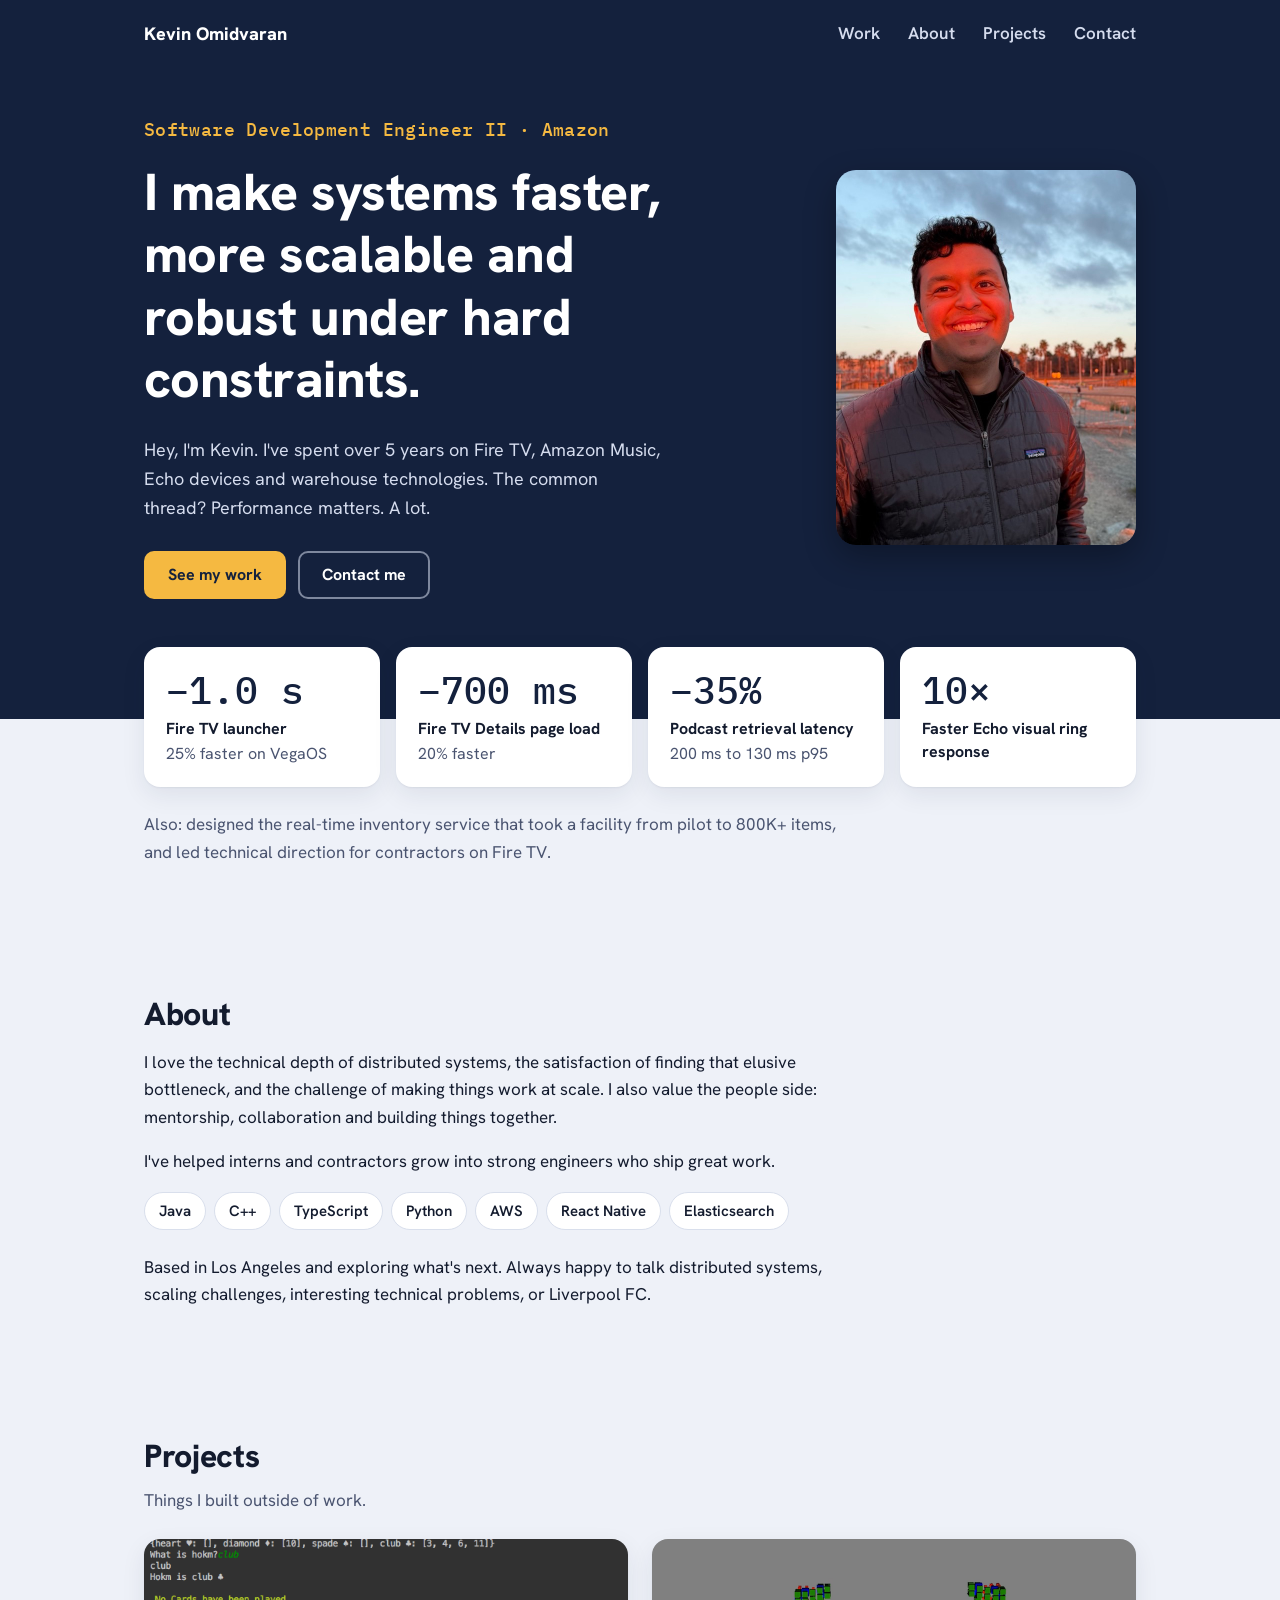
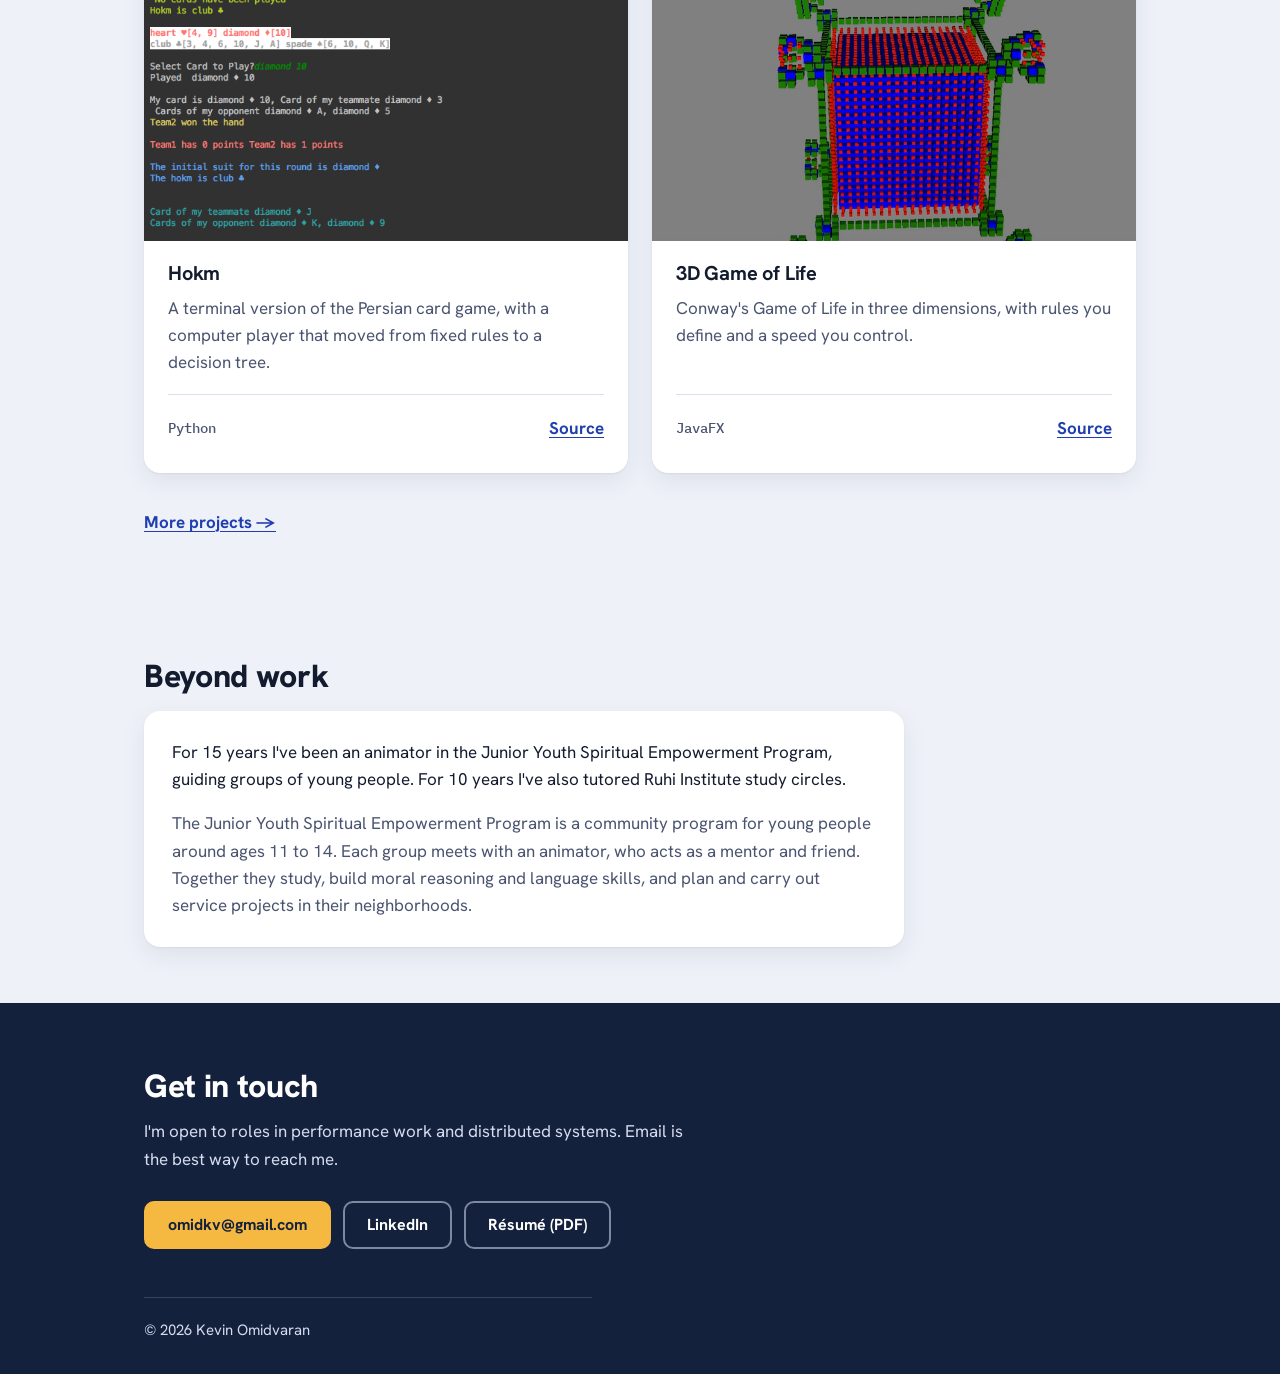
==== commit a3f078b4: "Fix sentence fragment in hero intro Co-Authored-By: Claude Opus 5.5 <noreply@anthropic.com>" ====
--- a/index.html
+++ b/index.html
@@ -62,7 +62,7 @@
       <div>
         <p class="label">Software Development Engineer II · Amazon</p>
         <h1>I make systems faster, more scalable and robust under hard constraints.</h1>
-        <p>Hey, I'm Kevin. Over 5 years on Fire TV, Amazon Music, Echo devices and warehouse technologies. The common thread? Performance matters. A lot.</p>
+        <p>Hey, I'm Kevin. I've spent over 5 years on Fire TV, Amazon Music, Echo devices and warehouse technologies. The common thread? Performance matters. A lot.</p>
         <div class="actions">
           <a class="btn btn--accent" href="#work">See my work</a>
           <a class="btn btn--outline" href="#contact">Contact me</a>
